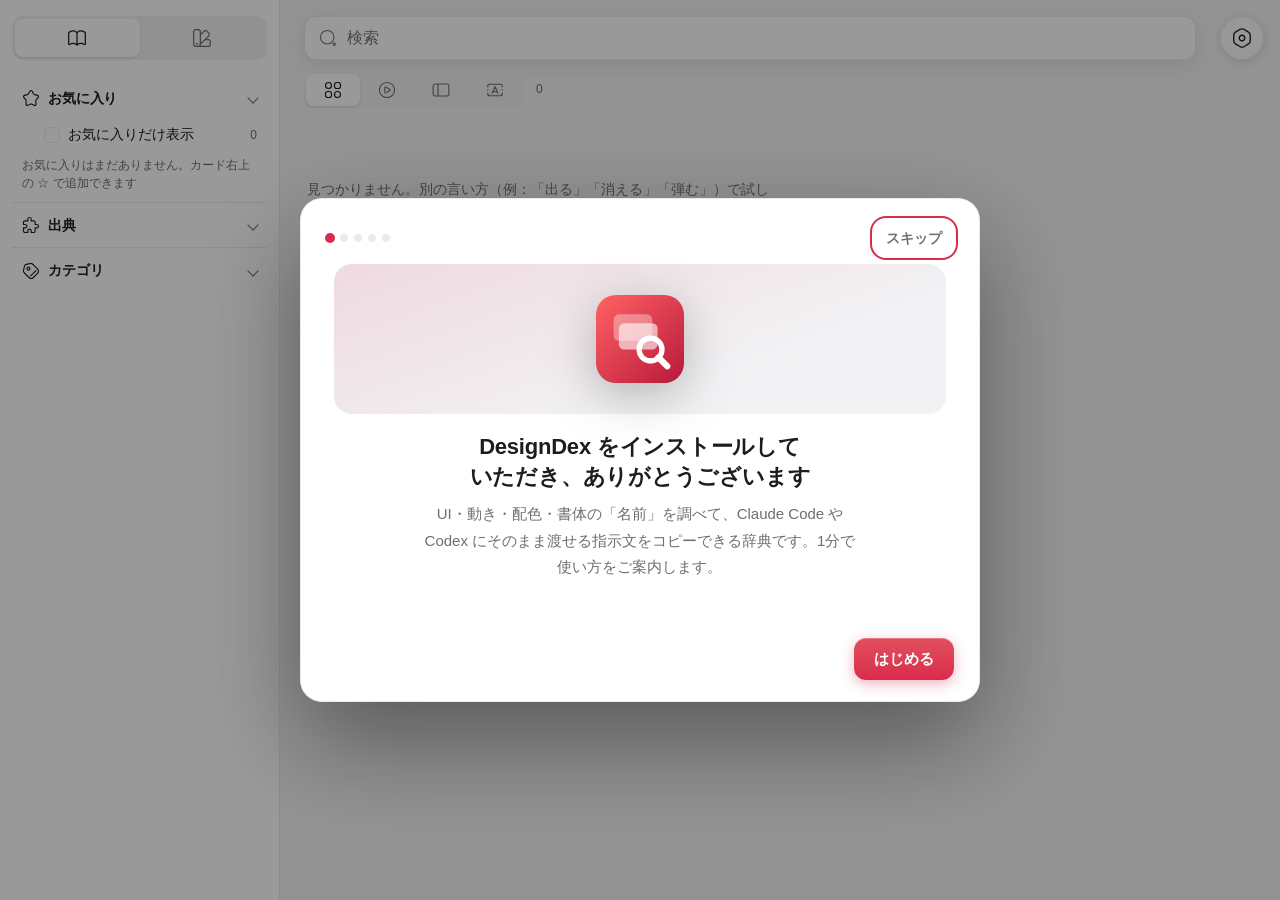
==== web/index.html @ 07f39b4d "DesignDex: UI・モーション・配色・書体の名前と、AI にそのまま渡せる指示文を引く辞典 Co-Authored-By: Claude Opus 5.5 <noreply@anthropic" ====
<!doctype html>
<html lang="ja">
<head>
<meta charset="utf-8">
<meta name="viewport" content="width=device-width, initial-scale=1">
<title>DesignDex</title>
<link rel="icon" href="icon.svg" type="image/svg+xml">
<link rel="stylesheet" href="style.css">
<link rel="stylesheet" href="demos.css">
<link rel="stylesheet" href="motion.css">
<link rel="stylesheet" href="guide.css">
</head>
<body>
<div class="app">
  <aside class="side" data-i18n-label="filters">
    <div class="seg view" role="radiogroup" id="view">
      <button role="radio" aria-checked="true" data-view="dict" data-icon="dict" data-tip="view_dict"></button>
      <button role="radio" aria-checked="false" data-view="palette" data-icon="palette" data-tip="view_palette"></button>
    </div>
    <div id="dict-filters">
    <details class="fold" data-fold="favs" open>
      <summary><span class="fold-ic" data-icon="star" data-plain></span><span class="fold-t" data-i18n="favs"></span><span class="fold-n" id="favs-n"></span></summary>
      <ul class="list" id="fav-list"></ul>
    </details>
    <details class="fold" data-fold="sources" open>
      <summary><span class="fold-ic" data-icon="source" data-plain></span><span class="fold-t" data-i18n="source"></span><span class="fold-n" id="sources-n"></span></summary>
      <ul class="list" id="sources"></ul>
    </details>
    <details class="fold" data-fold="cats" open>
      <summary><span class="fold-ic" data-icon="category" data-plain></span><span class="fold-t" data-i18n="category"></span><span class="fold-n" id="cats-n"></span></summary>
      <ul class="list" id="cats"></ul>
    </details>
    </div>
    <div id="pal-side" hidden>
      <details class="fold" data-fold="pal-favs" open>
        <summary><span class="fold-ic" data-icon="star" data-plain></span><span class="fold-t" data-i18n="pal_favs"></span><span class="hist-count" id="pal-favs-count"></span></summary>
        <ul class="list hist" id="pal-favs"></ul>
      </details>
      <details class="fold" data-fold="pal-history" open>
        <summary><span class="fold-ic" data-icon="history" data-plain></span><span class="fold-t" data-i18n="pal_history"></span><span class="hist-count" id="pal-history-count"></span></summary>
        <ul class="list hist" id="pal-history"></ul>
      </details>
    </div>
  </aside>
  <main class="main">
    <div id="dict">
    <div class="toolbar">
      <div class="searchbar">
        <span data-icon="search" data-plain></span>
        <input id="q" type="search" data-i18n-ph="search_ph" placeholder="" autocomplete="off">
        <button class="q-clear" id="q-clear" data-icon="close" data-plain data-tip="clear_search" hidden></button>
      </div>
      <div class="scope">
        <div class="seg" role="radiogroup" id="kind" data-i18n-label="kind"></div>
        <span class="count" id="count" aria-live="polite"></span>
      </div>
      <div class="chips" id="chips" hidden></div>
    </div>
    <section class="src-panel" id="src-panel" hidden></section>
    <div class="grid" id="grid"></div>
    </div>
    <section id="palette" hidden>
      <div class="picker">
        <div class="picker-now">
          <span class="picker-swatch" id="pal-now"></span>
          <div class="picker-id">
            <input type="text" id="pal-hex" spellcheck="false" data-i18n-label="pal_hex" placeholder="#2f6fed">
            <span class="picker-name" id="pal-name"></span>
          </div>
          <button class="icon-btn act" id="pal-eyedrop" data-icon="dropper" data-tip="pick_screen" hidden></button>
          <span id="pal-star-slot"></span>
        </div>
        <div class="picker-body" id="picker-body"></div>
      </div>
      <p class="err pal-err" id="pal-error" role="alert"></p>
      <div class="grid pal-grid" id="pal-sets"></div>
      <div class="pal-tones" id="pal-tones" data-tip="pal_tones"></div>
    </section>
  </main>
</div>
<button class="icon-btn gear" id="open-settings" data-icon="settings" data-tip="settings"></button>
<div class="toast" id="toast" role="status"></div>
<dialog id="guide" class="sheet" data-i18n-label="guide"></dialog>
<dialog id="settings" data-i18n-label="settings">
  <div id="settings-body"></div>
</dialog>
<script src="dist/catalog.js"></script>
<script src="icons.js"></script>
<script src="settings.js"></script>
<script src="demos.js"></script>
<script src="imports.js"></script>
<script src="app.js"></script>
<script src="picker.js"></script>
<script src="palette.js"></script>
<script src="guide.js"></script>
</body>
</html>
---- web/style.css ----
:root {
  --bg: #f5f5f7;
  --surface: #ffffff;
  --surface-2: #f2f2f4;
  --text: #1d1d1f;
  --text-2: #6e6e73;
  --border: rgba(0, 0, 0, .08);
  --accent: var(--accent-user, #d92b4b);
  --accent-soft: color-mix(in srgb, var(--accent) 12%, transparent);
  --radius: 12px;
  --font: -apple-system, BlinkMacSystemFont, "Hiragino Sans", "Noto Sans JP", sans-serif;
  --mono: ui-monospace, "SF Mono", Menlo, monospace;
  color-scheme: light dark;
}
/* 外観: 設定が「自動」なら OS に従い、「ライト」「ダーク」なら固定する */
@media (prefers-color-scheme: dark) {
  :root:not([data-theme="light"]) {
    --bg: #1c1c1e;
    --surface: #2c2c2e;
    --surface-2: #3a3a3c;
    --text: #f5f5f7;
    --text-2: #a1a1a6;
    --border: rgba(255, 255, 255, .1);
    --accent: color-mix(in oklch, var(--accent-user, #d92b4b) 72%, white);
  }
}
:root[data-theme="dark"] {
  --bg: #1c1c1e;
  --surface: #2c2c2e;
  --surface-2: #3a3a3c;
  --text: #f5f5f7;
  --text-2: #a1a1a6;
  --border: rgba(255, 255, 255, .1);
  --accent: color-mix(in oklch, var(--accent-user, #d92b4b) 72%, white);
}
:root[data-theme="light"] { color-scheme: light; }
:root[data-theme="dark"] { color-scheme: dark; }
* { box-sizing: border-box; }
/* hidden 属性は display を指定した要素でも必ず隠す */
[hidden] { display: none !important; }
body { margin: 0; background: var(--bg); color: var(--text); font: 14px/1.6 var(--font); -webkit-font-smoothing: antialiased; }
button { font: inherit; color: inherit; }

.app { display: grid; grid-template-columns: 280px 1fr; min-height: 100vh; }
.side { position: sticky; top: 0; height: 100vh; overflow-y: auto; padding: 20px 14px; border-right: 1px solid var(--border); background: var(--surface); }
.side h2 { font-size: 11px; font-weight: 600; color: var(--text-2); margin: 14px 10px 6px; letter-spacing: .04em; }
.seg { display: grid; grid-template-columns: repeat(4, 1fr); background: var(--surface-2); border-radius: 9px; padding: 2px; }
.seg button { border: 0; background: none; padding: 5px 0; border-radius: 7px; cursor: pointer; font-size: 12px; white-space: nowrap; }
.seg button[aria-checked="true"] { background: var(--surface); box-shadow: 0 1px 2px rgba(0, 0, 0, .12); font-weight: 600; }
.list { list-style: none; margin: 0; padding: 0; }
.list .group { font-size: 12px; font-weight: 600; color: var(--text); padding: 12px 10px 4px; }
.list .group:first-child { padding-top: 2px; }
.list button { width: 100%; display: flex; align-items: center; justify-content: space-between; gap: 8px; border: 0; background: none; padding: 7px 10px; border-radius: 8px; cursor: pointer; text-align: left; font-size: 14px; line-height: 1.4; color: var(--text); }
.list button:hover { background: var(--surface-2); }
.list button[aria-pressed="true"] { background: var(--accent-soft); color: var(--accent); font-weight: 600; }
.list button[aria-pressed="true"] .n { color: var(--accent); }
/* 複数選べることが分かるよう、左にチェック欄を出す */
.check { width: 16px; height: 16px; flex: none; border-radius: 5px; border: 1.5px solid var(--border); display: grid; place-items: center; }
.check svg { width: 12px; height: 12px; fill: none; stroke: #fff; stroke-width: 3; stroke-linecap: round; stroke-linejoin: round; opacity: 0; }
.list button[aria-pressed="true"] .check { background: var(--accent); border-color: var(--accent); }
.list button[aria-pressed="true"] .check svg { opacity: 1; }
.list .label { flex: 1; }
.list .label { min-width: 0; overflow: hidden; text-overflow: ellipsis; white-space: nowrap; }
.list .n { color: var(--text-2); font-size: 12px; font-variant-numeric: tabular-nums; flex: none; }
.side section { margin-top: 6px; padding-top: 6px; border-top: 1px solid var(--border); }
.side section:first-of-type { border-top: 0; }
.seg.view { margin-bottom: 8px; grid-template-columns: repeat(2, 1fr); }
.reset { margin: 12px 10px 0; border: 1px solid var(--border); background: var(--surface); color: var(--text); border-radius: 8px; padding: 6px 10px; font-size: 13px; cursor: pointer; width: calc(100% - 20px); }
.reset:hover { background: var(--surface-2); }

.main { padding: 20px 28px 60px; min-width: 0; }
.toolbar { position: sticky; top: 0; z-index: 2; background: var(--bg); margin: -20px -28px 0; padding: 20px 28px 10px; display: flex; flex-direction: column; gap: 10px; }
.scope { display: flex; align-items: center; gap: 12px; }
.scope .seg { width: 340px; }
.scope .count { margin: 0; }
.chips { display: flex; flex-wrap: wrap; align-items: center; gap: 6px; }
.chip { display: inline-flex; align-items: center; gap: 6px; border: 0; background: var(--accent-soft); color: var(--accent); border-radius: 999px; padding: 4px 8px 4px 12px; font-size: 13px; font-weight: 600; cursor: pointer; }
.chip .x { font-size: 15px; line-height: 1; opacity: .7; }
.chip:hover .x { opacity: 1; }
.link-btn { border: 0; background: none; color: var(--text-2); font-size: 13px; cursor: pointer; padding: 4px 6px; border-radius: 6px; }
.link-btn:hover { color: var(--text); background: var(--surface-2); }
.searchbar { display: flex; align-items: center; gap: 10px; background: var(--surface); border: 1px solid var(--border); border-radius: var(--radius); padding: 0 14px; box-shadow: 0 4px 16px rgba(0, 0, 0, .06); }
.searchbar input { flex: 1; border: 0; outline: 0; background: none; color: var(--text); font: 16px var(--font); padding: 13px 0; min-width: 0; }
.searchbar:focus-within { border-color: var(--accent); }
kbd { font: 11px var(--mono); color: var(--text-2); border: 1px solid var(--border); border-radius: 5px; padding: 1px 6px; }
.count { color: var(--text-2); font-size: 12px; margin: 14px 2px 10px; }
#dict .grid { margin-top: 4px; }

/* サイドバーの折りたたみ */
.fold { border-top: 1px solid var(--border); padding: 4px 0; }
.fold:first-of-type { border-top: 0; }
.fold summary { list-style: none; display: flex; align-items: center; gap: 8px; cursor: pointer; font-size: 13px; font-weight: 600; padding: 8px 10px; border-radius: 8px; }
.fold summary::-webkit-details-marker { display: none; }
.fold summary::after { content: ""; width: 7px; height: 7px; margin-left: auto; border: solid var(--text-2); border-width: 0 1.5px 1.5px 0; transform: rotate(-45deg); transition: transform .15s ease; }
.fold[open] summary::after { transform: rotate(45deg); }
.fold summary:hover { background: var(--surface-2); }
.fold-n { font-size: 11px; color: #fff; background: var(--accent); border-radius: 999px; padding: 0 7px; line-height: 18px; }
.fold-n:empty { display: none; }
.fold-head { display: flex; align-items: center; justify-content: space-between; margin: 8px 0 4px; }
.fold-head h2 { margin: 0 10px; }

/* 配色のサイドバー（お気に入り・最近見た配色） */
.hist-count { margin-left: 6px; font-weight: 400; font-size: 11px; color: var(--text-2); font-variant-numeric: tabular-nums; }
.hist-item { display: flex; align-items: center; position: relative; }
.list .hist-open { flex: 1; min-width: 0; gap: 10px; padding: 6px 8px; justify-content: flex-start; }
.list .hist-open[aria-current="true"] { background: var(--surface-2); }
.hist-sw { display: flex; width: 36px; height: 36px; flex: none; border-radius: 9px; overflow: hidden; box-shadow: inset 0 0 0 1px rgba(0, 0, 0, .1); }
.hist-sw i { flex: 1; }
/* 選択中は白黒のリングで囲む（テーマ色で塗ると並んだ色とぶつかるため） */
.hist-open[aria-current="true"] .hist-sw { box-shadow: 0 0 0 2px var(--surface-2), 0 0 0 4px var(--text); }
.hist-text { flex: 1; min-width: 0; display: flex; flex-direction: column; gap: 1px; }
.hist-name { font-weight: 600; font-size: 13px; overflow: hidden; text-overflow: ellipsis; white-space: nowrap; }
.hist-hex { font: 11px var(--mono); color: var(--text-2); font-weight: 400; }
.hist-at { flex: none; font-size: 11px; color: var(--text-2); font-weight: 400; font-variant-numeric: tabular-nums; }
/* 操作は時刻の位置に重ねて出す。行の幅を食わない */
.hist-actions { position: absolute; right: 4px; top: 50%; transform: translateY(-50%); display: flex; opacity: 0; }
.hist-item:hover .hist-actions, .hist-actions:focus-within { opacity: 1; }
.hist-item:hover .hist-at, .hist-item:focus-within .hist-at { visibility: hidden; }
.list .hist-del { width: 28px; height: 28px; padding: 0; justify-content: center; border-radius: 50%; background: var(--surface-2); color: var(--text-2); font-size: 15px; }
.list .hist-del:hover { color: var(--text); background: var(--border); }
.hist-undo { display: flex; align-items: center; justify-content: space-between; gap: 8px; font-size: 12px; background: var(--surface-2); border-radius: 8px; padding: 4px 4px 4px 10px; margin: 2px 0 6px; }
.hist-undo .link-btn { color: var(--accent); font-weight: 600; }
.hist-foot { padding: 4px 4px 0; }
.hist-foot .link-btn { width: auto; font-size: 12px; }

.grid { display: grid; grid-template-columns: repeat(auto-fill, minmax(320px, 1fr)); gap: 14px; }
.card { background: var(--surface); border: 1px solid var(--border); border-radius: var(--radius); padding: 16px; display: flex; flex-direction: column; gap: 8px; content-visibility: auto; contain-intrinsic-size: auto 260px; }
.card header { display: flex; flex-direction: column-reverse; gap: 8px; }
.card h3 { margin: 0; font-size: 16px; font-weight: 600; line-height: 1.4; }
.en { font: 12px var(--mono); color: var(--text-2); }
.badges { display: flex; gap: 4px; flex-wrap: wrap; }
.badge { font-size: 11px; padding: 1px 7px; border-radius: 999px; background: var(--surface-2); color: var(--text-2); white-space: nowrap; }
.badge.motion { background: var(--accent-soft); color: var(--accent); }
.badge.type { background: rgba(61,123,253,.12); color: #3d7bfd; }
.cite { font-size: 12px; color: var(--text-2); margin: 0; }
.cite a { color: inherit; }
.desc { margin: 0; color: var(--text); }
.aliases { display: flex; flex-wrap: wrap; gap: 4px; }
.aliases span { font-size: 11px; color: var(--text-2); border: 1px dashed var(--border); border-radius: 6px; padding: 0 6px; }
details.prompt summary { cursor: pointer; font-size: 12px; color: var(--text-2); list-style: none; }
details.prompt summary::-webkit-details-marker { display: none; }
details.prompt summary::before { content: "▸ "; }
details.prompt[open] summary::before { content: "▾ "; }
details.prompt[open] summary { margin-bottom: 6px; }
.prompt { position: relative; background: var(--surface-2); border-radius: 9px; padding: 10px 12px; font-size: 13px; white-space: pre-wrap; margin-top: auto; }
.prompt-label { font-size: 11px; color: var(--text-2); display: block; margin-bottom: 2px; }
.actions { display: flex; gap: 8px; align-items: center; }
.btn { border: 0; background: var(--accent); color: #fff; border-radius: 8px; padding: 6px 12px; font-size: 13px; font-weight: 600; cursor: pointer; white-space: nowrap; transition: transform .12s ease, opacity .12s ease; }
.btn:active { transform: scale(.96); }
.btn.ghost { background: none; color: var(--accent); padding: 6px 4px; }
.slug { font: 12px var(--mono); color: var(--text-2); margin-left: auto; min-width: 0; overflow: hidden; text-overflow: ellipsis; white-space: nowrap; }
.empty { color: var(--text-2); padding: 40px 0; text-align: center; }
mark { background: var(--accent-soft); color: inherit; border-radius: 3px; }

.toast { position: fixed; left: 50%; bottom: 28px; transform: translate(-50%, 12px); opacity: 0; background: var(--text); color: var(--bg); padding: 8px 16px; border-radius: 999px; font-size: 13px; pointer-events: none; transition: opacity .2s ease, transform .2s ease; }
.toast.show { opacity: 1; transform: translate(-50%, 0); }
:focus-visible { outline: 2px solid var(--accent); outline-offset: 2px; }

@media (max-width: 760px) {
  .app { grid-template-columns: 1fr; }
  .side { position: static; height: auto; border-right: 0; border-bottom: 1px solid var(--border); }
  .main { padding: 16px; }
  .toolbar { margin: -16px -16px 0; padding: 16px 16px 10px; }
  .scope .seg { width: auto; flex: 1; }
  .hist-actions { opacity: 1; }
  .hist-at { visibility: hidden; }
  .grid { grid-template-columns: 1fr; }
}
@media (prefers-reduced-motion: reduce) {
  .btn, .toast, .fold summary::after { transition: none; }
}

/* 配色の提案 */
.pal-title { font-size: 22px; font-weight: 700; margin: 4px 0 4px; }
.pal-lead { color: var(--text-2); margin: 0 0 16px; }
.pal-err { font-size: 13px; color: #d93025; min-height: 1em; margin: 6px 2px; }
.pal-grid { margin-top: 6px; }
.pal-card h3 { font-size: 16px; }
.pal-row { display: grid; grid-template-columns: repeat(3, 1fr); gap: 8px; }
.pal-cell { display: flex; flex-direction: column; gap: 4px; }
.pal-sw { border: 0; border-radius: 10px; height: 74px; padding: 8px; display: flex; flex-direction: column; justify-content: space-between; align-items: flex-start; cursor: pointer; text-align: left; }
.pal-role { font-size: 11px; font-weight: 600; }
.pal-hex { font: 13px var(--mono); }
.pal-ct { font-size: 11px; color: var(--text-2); }
.pal-mock { border-radius: 10px; overflow: hidden; border: 1px solid var(--border); }
.pal-mock-bar { height: 14px; }
.pal-mock-body { padding: 10px 12px 12px; }
.pal-mock-title { font-weight: 700; font-size: 15px; margin-bottom: 6px; }
.pal-mock-line { height: 7px; border-radius: 4px; background: rgba(0, 0, 0, .14); margin-bottom: 5px; }
.pal-mock-line.short { width: 60%; }
.pal-mock-btn, .pal-mock-tag { font-size: 12px; font-weight: 600; padding: 4px 12px; border-radius: 7px; }
.pal-mock-tag { border-radius: 999px; padding: 3px 10px; }
.pal-mock-dot { width: 14px; height: 14px; border-radius: 50%; }
.pal-sub { font-size: 15px; font-weight: 600; margin: 24px 0 8px; }
.pal-tones { display: grid; grid-template-columns: repeat(13, 1fr); border-radius: 10px; overflow: hidden; }
.pal-tone { border: 0; height: 52px; font: 11px var(--mono); cursor: pointer; }
.pal-ref { font-size: 12px; color: var(--text-2); margin-top: 16px; }
.pal-ref a { color: inherit; }

/* 設定 */
.icon-btn { border: 0; background: none; width: 34px; height: 34px; border-radius: 8px; display: grid; place-items: center; cursor: pointer; color: var(--text-2); }
.icon-btn:hover { background: var(--surface-2); color: var(--text); }
dialog#settings { width: min(560px, calc(100vw - 32px)); border: 1px solid var(--border); border-radius: 16px; padding: 20px; background: var(--surface); color: var(--text); box-shadow: 0 20px 60px rgba(0, 0, 0, .25); }
dialog#settings::backdrop { background: rgba(0, 0, 0, .35); }
.set-head { display: flex; align-items: center; justify-content: space-between; margin-bottom: 8px; }
.set-head h2 { margin: 0; font-size: 18px; }
.set-close { width: auto; margin: 0; }
.set-row { display: flex; align-items: center; justify-content: space-between; gap: 16px; padding: 12px 0; border-top: 1px solid var(--border); }
.set-label { font-weight: 600; }
.set-hint { font-size: 12px; color: var(--text-2); }
.set-seg { grid-template-columns: none; grid-auto-flow: column; grid-auto-columns: 1fr; min-width: 220px; flex: none; }
.set-seg button { padding: 5px 10px; }
.set-themes { display: flex; align-items: center; gap: 8px; flex-wrap: wrap; justify-content: flex-end; }
.set-theme { width: 24px; height: 24px; border-radius: 50%; border: 2px solid var(--surface); box-shadow: 0 0 0 1px var(--border); cursor: pointer; }
.set-theme[aria-pressed="true"] { box-shadow: 0 0 0 2px var(--text); }
.set-themes input[type="color"] { width: 30px; height: 28px; border: 0; padding: 0; background: none; cursor: pointer; }

/* プレビューの動き: マウスを乗せたときだけ／止める */
:root[data-motion="hover"] .card:not(:hover) .demo *, :root[data-motion="hover"] .card:not(:hover) .demo::before,
:root[data-motion="off"] .demo *, :root[data-motion="off"] .demo::before, :root[data-motion="off"] .demo::after { animation-play-state: paused !important; }
/* カードの表示: コンパクト */
:root[data-density="compact"] .grid { grid-template-columns: repeat(auto-fill, minmax(240px, 1fr)); gap: 10px; }
:root[data-density="compact"] .card { padding: 10px; gap: 6px; }
:root[data-density="compact"] .card .aliases, :root[data-density="compact"] .card .cite, :root[data-density="compact"] .card details.prompt { display: none; }
:root[data-density="compact"] .card .desc { font-size: 12px; display: -webkit-box; -webkit-line-clamp: 2; -webkit-box-orient: vertical; overflow: hidden; }
:root[data-density="compact"] .demo, :root[data-density="compact"] .demo-img { height: 104px; }
.pal-card header { flex-direction: column; gap: 2px; }
.set-row > div:first-child { flex: 1 1 140px; min-width: 120px; }
.set-seg { min-width: 0; max-width: 62%; }
.set-seg button { white-space: nowrap; }

/* 検索欄の × は自前のものを出す（WebKit 標準の × は消しても絞り込みが残ることがあるため） */
#q::-webkit-search-cancel-button { display: none; }
.q-clear { flex: none; width: 26px; height: 26px; border: 0; border-radius: 50%; background: var(--surface-2); color: var(--text-2); display: grid; place-items: center; cursor: pointer; }
.q-clear:hover { color: var(--text); background: var(--border); }
.q-clear svg { width: 14px; height: 14px; fill: none; stroke: currentColor; stroke-width: 2.4; stroke-linecap: round; }
.chip { padding: 5px 6px 5px 12px; }
.chip .x { display: grid; place-items: center; width: 18px; height: 18px; border-radius: 50%; }
.chip:hover .x { background: color-mix(in srgb, var(--accent) 20%, transparent); }

/* お気に入りの星 */
.star { flex: none; width: 32px; height: 32px; border: 0; border-radius: 50%; background: none; display: inline-grid; place-items: center; cursor: pointer; color: var(--text-2); padding: 0; }
.star svg { width: 19px; height: 19px; fill: none; stroke: currentColor; stroke-width: 1.7; stroke-linejoin: round; transition: transform .15s ease; }
.star:hover { background: var(--surface-2); color: var(--text); }
.star[aria-pressed="true"] { color: #f5b301; }
.star[aria-pressed="true"] svg { fill: currentColor; }
.star:active svg { transform: scale(.85); }
.star-labeled { width: auto; border-radius: 8px; gap: 6px; padding: 0 10px 0 8px; display: inline-flex; align-items: center; font-size: 13px; font-weight: 600; border: 1px solid var(--border); height: 34px; color: var(--text); }
.list .star { width: 28px; height: 28px; padding: 0; justify-content: center; border-radius: 50%; }
.card-top { position: relative; }
.card-top .star { position: absolute; top: 6px; right: 6px; background: color-mix(in srgb, var(--surface) 85%, transparent); box-shadow: 0 1px 3px rgba(0, 0, 0, .15); }
.card:not(:hover) .card-top .star[aria-pressed="false"]:not(:focus-visible) { opacity: 0; }
.fav-item svg { width: 16px; height: 16px; flex: none; fill: none; stroke: currentColor; stroke-width: 1.8; stroke-linejoin: round; }
.list .fav-item[aria-pressed="true"] svg { fill: #f5b301; stroke: #f5b301; }
.pal-card-head { display: flex; align-items: center; justify-content: space-between; gap: 8px; }
.pal-card.flash { animation: flash 1.2s ease; }
@keyframes flash { 0%, 40% { box-shadow: 0 0 0 3px var(--accent); } 100% { box-shadow: 0 0 0 3px transparent; } }

/* 色の選び方（Excel の「色の設定」に近い4通り） */
.picker { background: var(--surface); border: 1px solid var(--border); border-radius: var(--radius); padding: 14px; display: flex; flex-direction: column; gap: 12px; }
.picker-now { display: flex; align-items: center; gap: 12px; flex-wrap: wrap; }
.picker-swatch { width: 52px; height: 52px; border-radius: 12px; box-shadow: inset 0 0 0 1px rgba(0, 0, 0, .1); flex: none; }
.picker-id { display: flex; flex-direction: column; gap: 2px; }
.picker-id input { width: 118px; font: 15px var(--mono); padding: 6px 10px; border-radius: 8px; border: 1px solid var(--border); background: var(--surface-2); color: var(--text); }
.picker-name { font-size: 12px; color: var(--text-2); padding-left: 2px; }
.picker-gap { flex: 1; }
.sys-pick { position: relative; display: inline-flex; align-items: center; gap: 6px; border: 1px solid var(--border); height: 34px; padding: 0 12px; }
.sys-pick input { position: absolute; inset: 0; opacity: 0; cursor: pointer; width: 100%; height: 100%; }
.picker-tabs { grid-template-columns: repeat(4, 1fr); max-width: 460px; }
.picker-tabs button[aria-selected="true"] { background: var(--surface); box-shadow: 0 1px 2px rgba(0, 0, 0, .12); font-weight: 600; }
.picker-body { min-height: 230px; }
.pk-label { font-size: 12px; font-weight: 600; color: var(--text-2); margin: 2px 0 6px; }
.pk-grid { display: grid; grid-template-columns: repeat(10, 28px); gap: 3px; margin-bottom: 10px; }
.pk-cell { width: 28px; height: 22px; border: 0; border-radius: 4px; cursor: pointer; box-shadow: inset 0 0 0 1px rgba(0, 0, 0, .08); padding: 0; }
.pk-cell:hover { transform: scale(1.15); box-shadow: 0 0 0 2px var(--surface), 0 0 0 3px var(--text-2); position: relative; z-index: 1; }
.pk-cell[aria-current="true"] { box-shadow: 0 0 0 2px var(--surface), 0 0 0 4px var(--text); position: relative; z-index: 1; }
.pk-row { display: flex; align-items: center; gap: 24px; flex-wrap: wrap; }
.pk-row .pk-slider { flex: 1; min-width: 220px; }
.pk-wheel-wrap, .pk-sv-wrap { position: relative; touch-action: none; cursor: crosshair; flex: none; }
.pk-wheel-wrap { width: 220px; height: 220px; }
.pk-wheel { width: 100%; height: 100%; display: block; border-radius: 50%; }
.pk-sv-wrap { width: 100%; max-width: 520px; aspect-ratio: 520 / 300; margin-bottom: 12px; }
.pk-sv { width: 100%; height: 100%; display: block; border-radius: 10px; }
.pk-marker { position: absolute; width: 18px; height: 18px; border-radius: 50%; border: 3px solid #fff; box-shadow: 0 0 0 1px rgba(0, 0, 0, .35), 0 2px 6px rgba(0, 0, 0, .3); transform: translate(-50%, -50%); pointer-events: none; }
.pk-cols { display: grid; grid-template-columns: repeat(auto-fit, minmax(240px, 1fr)); gap: 8px 28px; }
.pk-slider { display: grid; grid-template-columns: minmax(22px, auto) 1fr 64px; align-items: center; gap: 10px; margin: 6px 0; }
.pk-sl-label { font-size: 12px; font-weight: 600; color: var(--text-2); }
.pk-num { width: 64px; font: 13px var(--mono); padding: 4px 6px; border-radius: 6px; border: 1px solid var(--border); background: var(--surface-2); color: var(--text); }
.pk-slider input[type="range"] { -webkit-appearance: none; appearance: none; height: 14px; border-radius: 999px; background: var(--track, var(--surface-2)); box-shadow: inset 0 0 0 1px rgba(0, 0, 0, .1); margin: 0; }
.pk-slider input[type="range"]::-webkit-slider-thumb { -webkit-appearance: none; width: 20px; height: 20px; border-radius: 50%; background: #fff; border: 0; box-shadow: 0 0 0 1px rgba(0, 0, 0, .3), 0 2px 5px rgba(0, 0, 0, .3); cursor: pointer; }
.pk-slider input[type="range"]::-moz-range-thumb { width: 20px; height: 20px; border-radius: 50%; background: #fff; border: 0; box-shadow: 0 0 0 1px rgba(0, 0, 0, .3), 0 2px 5px rgba(0, 0, 0, .3); }
@media (max-width: 760px) {
  .pk-grid { grid-template-columns: repeat(10, 1fr); }
  .pk-cell { width: auto; }
  .picker-gap { display: none; }
}
@media (prefers-reduced-motion: reduce) {
  .star svg, .pk-cell { transition: none; }
  .pal-card.flash { animation: none; }
}
.hist-empty { font-size: 12px; color: var(--text-2); padding: 4px 10px 8px; line-height: 1.5; }
.btn.sys-pick { color: var(--text); }

/* アイコン（Reicon）。文字の代わりに使い、意味はマウスを乗せたときの説明（title）で補う */
.ic { width: 18px; height: 18px; flex: none; display: block; }
.ic.dim { opacity: .5; }
[data-icon] { display: inline-grid; place-items: center; }
.icon-btn { border: 0; background: none; width: 34px; height: 34px; border-radius: 8px; display: inline-grid; place-items: center; cursor: pointer; color: var(--text-2); flex: none; }
.icon-btn:hover { background: var(--surface-2); color: var(--text); }
.icon-btn .ic { width: 20px; height: 20px; }

/* 右上の設定 */
.main { position: relative; }
.gear { position: absolute; top: 20px; right: 24px; z-index: 3; width: 40px; height: 40px; }
.gear .ic { width: 22px; height: 22px; }
.toolbar { padding-right: 76px; }
#palette { padding-right: 52px; }

/* サイドバー: 画面の切替（辞典・配色）は大きめのアイコン */
.side { padding-top: 16px; }
.seg.view { margin: 0 0 12px; }
.seg.view button { height: 34px; display: grid; place-items: center; color: var(--text-2); }
.seg.view button[aria-checked="true"] { color: var(--text); }
.seg.view .ic { width: 20px; height: 20px; }
.fold summary { color: var(--text-2); }
.fold-ic .ic { width: 18px; height: 18px; }
.list .group { display: flex; align-items: center; color: var(--text-2); padding: 12px 10px 4px; }
.list .group .ic { width: 15px; height: 15px; }
.fav-item .ic { width: 18px; height: 18px; }
.list .fav-item[aria-pressed="true"] .ic { color: #f5b301; }
.list .fav-item[aria-pressed="true"] .ic path { fill: currentColor; }

/* 検索欄 */
.searchbar > [data-icon] { color: var(--text-2); }
.q-clear .ic { width: 16px; height: 16px; }
.scope .seg button { height: 32px; display: grid; place-items: center; color: var(--text-2); }
.scope .seg button[aria-checked="true"] { color: var(--text); }
.scope .seg { width: 220px; }
.scope .count { font-size: 12px; color: var(--text-2); font-variant-numeric: tabular-nums; }
.chip .ic { width: 15px; height: 15px; }
#chips .icon-btn { width: 30px; height: 30px; }

/* 出典の使い方（スキル・MCP・公式ドキュメント） */
.src-panel { background: var(--surface); border: 1px solid var(--border); border-radius: var(--radius); padding: 14px 16px; margin: 0 0 14px; }
.src-head { display: flex; align-items: center; gap: 10px; margin-bottom: 10px; }
.src-head h2 { margin: 0; font-size: 17px; flex: 1; min-width: 0; }
.src-ic { width: 36px; height: 36px; border-radius: 10px; background: var(--accent-soft); color: var(--accent); display: grid; place-items: center; flex: none; }
.src-cmds { display: grid; grid-template-columns: repeat(auto-fill, minmax(300px, 1fr)); gap: 8px; }
.src-cmd { display: flex; align-items: center; gap: 10px; border: 1px solid var(--border); background: var(--surface-2); color: var(--text); border-radius: 10px; padding: 8px 10px; cursor: pointer; text-align: left; min-width: 0; }
.src-cmd:hover { border-color: var(--accent); }
.src-cmd-label { font-size: 11px; color: var(--text-2); white-space: nowrap; }
.src-cmd code { font: 13px var(--mono); flex: 1; min-width: 0; overflow: hidden; text-overflow: ellipsis; white-space: nowrap; }

/* カード */
.badge { display: inline-flex; align-items: center; gap: 4px; }
.badge .ic { width: 13px; height: 13px; }
.src-badge { align-self: flex-start; display: inline-flex; align-items: center; gap: 6px; max-width: 100%; border: 0; background: var(--surface-2); color: var(--text-2); border-radius: 999px; padding: 3px 10px 3px 8px; font-size: 12px; cursor: pointer; }
.src-badge span { overflow: hidden; text-overflow: ellipsis; white-space: nowrap; }
.src-badge .ic { width: 14px; height: 14px; }
.src-badge:hover { color: var(--text); background: var(--border); }
details.prompt summary { display: inline-flex; align-items: center; gap: 4px; }
details.prompt summary::before { content: ""; width: 6px; height: 6px; border: solid currentColor; border-width: 0 1.5px 1.5px 0; transform: rotate(-45deg); margin-right: 2px; }
details.prompt[open] summary::before { content: ""; transform: rotate(45deg); }
details.prompt summary .ic { width: 16px; height: 16px; }
.btn { display: inline-flex; align-items: center; gap: 6px; }
.btn .ic { width: 16px; height: 16px; }
.actions { gap: 2px; }
.actions .btn { margin-right: 6px; }
.actions .icon-btn { width: 32px; height: 32px; color: var(--accent); }
.actions .icon-btn .ic { width: 18px; height: 18px; }

/* 配色画面 */
.picker-tabs button { height: 32px; display: grid; place-items: center; color: var(--text-2); }
.picker-tabs button[aria-selected="true"] { color: var(--text); }
.picker-tabs { max-width: 240px; }
.pk-standard { margin-top: 6px; }
.pk-sl-label { display: grid; place-items: center; }
.pk-sl-label .ic { width: 18px; height: 18px; }
.sys-pick { position: relative; }
.star-big { width: 36px; height: 36px; }
.star-big .ic { width: 22px; height: 22px; }
.pal-tones { margin-top: 20px; }
.hist-undo .icon-btn { width: 28px; height: 28px; color: var(--accent); }
.hist-foot .icon-btn { width: 28px; height: 28px; }
.hist-foot .icon-btn .ic, .hist-undo .icon-btn .ic { width: 16px; height: 16px; }
.list .hist-del .ic { width: 16px; height: 16px; }

/* 設定（アイコンだけ。背景を押すか Esc で閉じる） */
dialog#settings { width: min(440px, calc(100vw - 32px)); padding: 10px 18px; }
.set-row { gap: 14px; padding: 10px 0; }
.set-row:first-child { border-top: 0; }
.set-ic { width: 32px; height: 32px; border-radius: 8px; background: var(--surface-2); color: var(--text-2); display: grid; place-items: center; flex: none; cursor: help; }
.set-seg { max-width: none; min-width: 0; flex: 0 1 240px; }
.set-seg button { height: 32px; display: grid; place-items: center; padding: 0; }
.set-seg .ic { width: 18px; height: 18px; }
.glyph { font-weight: 600; line-height: 1; }
.set-foot { display: flex; justify-content: flex-end; padding: 6px 0 2px; border-top: 1px solid var(--border); }
@media (max-width: 760px) {
  .gear { top: 12px; right: 12px; position: fixed; background: var(--surface); box-shadow: 0 2px 8px rgba(0, 0, 0, .15); }
  .toolbar { padding-right: 16px; }
  .side { padding-right: 60px; }
  #palette { padding-right: 0; }
  .scope .seg { width: auto; flex: 1; }
}

/* ボタンの表示: アイコンのみ／文字のみ／アイコンと文字（設定で切替） */
.lbl { white-space: nowrap; }
:root[data-labels="icon"] .lbl { display: none; }
:root[data-labels="text"] .opt { display: none; }
:root:not([data-labels="icon"]) :is(.icon-btn.act, .gear, .seg button, .set-ic) { width: auto; min-width: 34px; display: inline-flex; align-items: center; justify-content: center; gap: 6px; padding: 0 10px; }
:root:not([data-labels="icon"]) .set-ic { flex: 0 0 132px; justify-content: flex-start; font-size: 13px; color: var(--text); cursor: default; }
:root:not([data-labels="icon"]) .seg button { font-size: 12px; }
.seg button { display: inline-flex; align-items: center; justify-content: center; gap: 6px; }

/* カテゴリ・出典は「区分（アイコン＋名前）→ 一段内側に項目」の階層で見せる */
.list .group { gap: 6px; font-size: 12px; font-weight: 600; color: var(--text-2); padding: 14px 10px 4px; }
.list .group .ic { width: 16px; height: 16px; }
.list li.sub > button { padding-left: 30px; position: relative; }
.list li.sub > button::before { content: ""; position: absolute; left: 17px; top: 0; bottom: 0; border-left: 1px solid var(--border); }

/* マウスを乗せたらすぐ出る説明 */
.tooltip { position: fixed; left: 0; top: 0; z-index: 1000; max-width: 280px; padding: 5px 9px; border-radius: 7px; background: var(--text); color: var(--bg); font-size: 12px; line-height: 1.4; pointer-events: none; opacity: 0; box-shadow: 0 4px 14px rgba(0, 0, 0, .2); }
.tooltip.show { opacity: 1; }

/* カードの操作（コピー・URL・開く）は押しやすい大きさに */
.actions { gap: 4px; margin-top: auto; }
.actions .btn { height: 38px; padding: 0 14px; }
.actions .btn .ic { width: 20px; height: 20px; }
.actions .act { height: 38px; min-width: 38px; border-radius: 9px; color: var(--accent); }
.actions .act .ic { width: 22px; height: 22px; }
.actions .act:hover { background: var(--accent-soft); color: var(--accent); }

/* 配色カード: 見出しや説明の折り返しが違っても、色・見本・操作の段を全カードでそろえる（subgrid） */
.pal-grid { grid-auto-rows: auto; }
.pal-card { display: grid; grid-row: span 4; grid-template-rows: subgrid; row-gap: 10px; align-content: start; }
.pal-card > .actions { align-self: end; }
.pal-card:not(:hover) .star[aria-pressed="false"]:not(:focus-visible) { opacity: 0; }

/* 色の選び方: 4つを同じ大きさの枠で並べる（高さは一番高い枠に合わせる） */
.picker-body { display: grid; grid-template-columns: repeat(auto-fit, minmax(230px, 1fr)); gap: 12px; align-items: stretch; min-height: 0; }
.pk-block { background: var(--surface-2); border-radius: 12px; padding: 10px 12px 12px; display: flex; flex-direction: column; gap: 8px; min-width: 0; }
.pk-head { margin: 0; display: flex; align-items: center; gap: 6px; font-size: 12px; font-weight: 600; color: var(--text-2); }
.pk-head .ic { width: 16px; height: 16px; }
:root[data-labels="icon"] .pk-head .lbl { display: none; }
.pk-content { flex: 1; display: flex; flex-direction: column; justify-content: center; gap: 8px; }
.pk-block .pk-grid { grid-template-columns: repeat(10, 1fr); gap: 3px; margin: 0; }
.pk-block .pk-cell { width: auto; height: 18px; }
.pk-block .pk-wheel-wrap { width: min(100%, 180px); height: auto; aspect-ratio: 1; align-self: center; }
.pk-block .pk-sv-wrap { margin: 0; }
.pk-block .pk-cols { grid-template-columns: 1fr; gap: 4px; }
.pk-block .pk-slider { margin: 3px 0; grid-template-columns: minmax(18px, auto) 1fr 52px; gap: 8px; }
.pk-block .pk-num { width: 52px; }
.pk-block .pk-label { margin: 2px 0 0; }
:root:not([data-labels="icon"]) .scope .seg { width: auto; grid-template-columns: repeat(4, auto); }
:root:not([data-labels="icon"]) .toolbar { padding-right: 120px; }
:root:not([data-labels="icon"]) .picker-now { padding-right: 70px; }
.actions { flex-wrap: wrap; }
a.icon-btn { text-decoration: none; }
.picker-body { grid-template-columns: repeat(auto-fit, minmax(200px, 1fr)); grid-auto-rows: 1fr; }
/* 配色カードは5枚だけなので描画の省略（content-visibility）を切る。省略が効くと subgrid が無効になり段がそろわない */
.pal-card { content-visibility: visible; contain: none; }
.pk-block .pk-slider input[type="range"] { min-width: 0; width: 100%; }
.pk-block .pk-slider { grid-template-columns: minmax(16px, auto) minmax(0, 1fr) 46px; }
.pk-block .pk-num { width: 46px; padding: 3px 4px; }
.pk-block .pk-num { font-size: 12px; text-align: right; -moz-appearance: textfield; }
.pk-block .pk-num::-webkit-inner-spin-button, .pk-block .pk-num::-webkit-outer-spin-button { -webkit-appearance: none; margin: 0; }
---- web/demos.css ----
/* 項目ごとの動くプレビュー。見えている間だけ .play が付いて再生する（demos.js） */
.demo { --c: var(--accent); --t: 2.6s; position: relative; height: 132px; border-radius: 10px; background: var(--surface-2); overflow: hidden; display: grid; place-items: center; isolation: isolate; }
.demo * { box-sizing: border-box; }
.demo:not(.play) *, .demo:not(.play)::before, .demo:not(.play)::after { animation-play-state: paused !important; }
.demo-img { height: 132px; border-radius: 10px; background: var(--surface-2); overflow: hidden; display: grid; place-items: center; }
.demo-img img { max-width: 100%; max-height: 100%; object-fit: contain; display: block; }
.demo-cap { position: absolute; left: 8px; bottom: 6px; font-size: 10px; color: var(--text-2); z-index: 5; }

/* 共通の部品 */
.b { width: 46px; height: 46px; border-radius: 12px; background: var(--c); }
.cd { width: 96px; height: 62px; border-radius: 10px; background: var(--surface); box-shadow: 0 2px 8px rgba(0,0,0,.12); }
.ln { height: 8px; border-radius: 4px; background: var(--text-2); opacity: .35; }
.btn-d { padding: 8px 16px; border-radius: 9px; background: var(--c); color: #fff; font-size: 12px; font-weight: 600; white-space: nowrap; }
.row { display: flex; gap: 8px; align-items: center; }
.col { display: flex; flex-direction: column; gap: 6px; }
.dot { width: 14px; height: 14px; border-radius: 50%; background: var(--c); }
.track { position: relative; width: 78%; height: 2px; background: var(--border); border-radius: 1px; }
.track .dot { position: absolute; top: -6px; left: 0; }
.cursor { position: absolute; width: 14px; height: 14px; border-radius: 50%; border: 2px solid var(--text); background: rgba(255,255,255,.6); z-index: 4; }
.frame { position: relative; width: 150px; height: 104px; border-radius: 12px; background: var(--surface); box-shadow: 0 1px 4px rgba(0,0,0,.12); overflow: hidden; }

/* 出現・退場 */
@keyframes k-fade { 0%,8% { opacity: 0 } 35%,72% { opacity: 1 } 100% { opacity: 0 } }
@keyframes k-slide-x { 0%,8% { opacity: 0; transform: translateX(-70px) } 38%,72% { opacity: 1; transform: none } 100% { opacity: 0; transform: none } }
@keyframes k-slide-y { 0%,8% { opacity: 0; transform: translateY(40px) } 38%,72% { opacity: 1; transform: none } 100% { opacity: 0; transform: none } }
@keyframes k-scale { 0%,8% { opacity: 0; transform: scale(.8) } 38%,72% { opacity: 1; transform: none } 100% { opacity: 0 } }
@keyframes k-pop { 0%,8% { opacity: 0; transform: scale(.5) } 30% { opacity: 1; transform: scale(1.12) } 42%,72% { transform: scale(1) } 100% { opacity: 0 } }
@keyframes k-clip { 0%,8% { clip-path: inset(0 100% 0 0) } 45%,75% { clip-path: inset(0 0 0 0) } 100% { clip-path: inset(0 0 0 0); opacity: 0 } }
@keyframes k-circle { 0%,8% { clip-path: circle(0% at 50% 50%) } 45%,75% { clip-path: circle(75% at 50% 50%) } 100% { clip-path: circle(75% at 50% 50%); opacity: 0 } }
@keyframes k-blur { 0%,8% { opacity: 0; filter: blur(10px); transform: scale(1.08) } 40%,72% { opacity: 1; filter: blur(0); transform: none } 100% { opacity: 0 } }
.d-enter .b { animation: k-fade var(--t) ease-out infinite; }
.d-enter.v-slide .b { animation-name: k-slide-x; }
.d-enter.v-up .b { animation-name: k-slide-y; }
.d-enter.v-scale .b { animation-name: k-scale; }
.d-enter.v-pop .b { animation-name: k-pop; }
.d-enter.v-clip .cd { animation: k-clip var(--t) cubic-bezier(.2,.8,.2,1) infinite; }
.d-enter.v-circle .cd { animation: k-circle var(--t) cubic-bezier(.2,.8,.2,1) infinite; }
.d-enter.v-blur .b { animation-name: k-blur; }
.d-enter.v-clip .b, .d-enter.v-circle .b { display: none; }
.d-enter:not(.v-clip):not(.v-circle) .cd { display: none; }
.d-enter.v-clip .cd, .d-enter.v-circle .cd { background: var(--c); }

/* 順番・タイミング */
@keyframes k-rise { 0%,5% { opacity: 0; transform: translateY(16px) } 30%,75% { opacity: 1; transform: none } 100% { opacity: 0 } }
.d-stagger .col { width: 60%; }
.d-stagger .ln { height: 12px; opacity: 1; background: var(--c); animation: k-rise var(--t) cubic-bezier(.2,.8,.2,1) infinite; }
.d-stagger .ln:nth-child(2) { animation-delay: .08s } .d-stagger .ln:nth-child(3) { animation-delay: .16s }
.d-stagger .ln:nth-child(4) { animation-delay: .24s } .d-stagger .ln:nth-child(5) { animation-delay: .32s }
@keyframes k-run { 0%,10% { transform: translateX(0) } 60%,100% { transform: translateX(calc(var(--w, 220px))) } }
.d-timing .col { width: 80%; gap: 22px; }
.d-timing .track .dot { animation: k-run var(--t) ease-in-out infinite alternate; }
.d-timing.v-delay .track:nth-child(2) .dot { animation-delay: .4s; }
.d-timing.v-duration .track:nth-child(2) .dot { animation-duration: 1.3s; }
.d-timing.v-steps .track:nth-child(2) .dot { animation-timing-function: steps(5); }
.d-timing.v-tween .track:nth-child(2) .dot { animation-timing-function: linear; }
.d-timing.v-fill .track:nth-child(2) .dot { animation-iteration-count: 1; animation-fill-mode: forwards; }

/* イージング */
@keyframes k-ease { 0%,12% { transform: translateX(0) } 70%,100% { transform: translateX(var(--w, 220px)) } }
@keyframes k-bounce { 0%,12% { transform: translateX(0) } 45% { transform: translateX(var(--w, 220px)) } 55% { transform: translateX(calc(var(--w, 220px) - 26px)) } 65% { transform: translateX(var(--w, 220px)) } 72% { transform: translateX(calc(var(--w, 220px) - 8px)) } 80%,100% { transform: translateX(var(--w, 220px)) } }
.d-ease .col { width: 80%; gap: 26px; }
.d-ease .track .dot { animation: k-ease var(--t) linear infinite; }
.d-ease .track:first-child .dot { opacity: .25; }
.d-ease.v-ease-out .track:last-child .dot { animation-timing-function: cubic-bezier(.2,.8,.2,1); }
.d-ease.v-ease-in .track:last-child .dot { animation-timing-function: cubic-bezier(.6,0,.9,.4); }
.d-ease.v-ease-in-out .track:last-child .dot { animation-timing-function: cubic-bezier(.65,0,.35,1); }
.d-ease.v-spring .track:last-child .dot { animation-timing-function: cubic-bezier(.34,1.56,.64,1); }
.d-ease.v-custom .track:last-child .dot { animation-timing-function: cubic-bezier(.16,1,.3,1); }
.d-ease.v-bounce .track:last-child .dot { animation-name: k-bounce; }
.d-ease.v-heavy .track:last-child .dot { animation-timing-function: cubic-bezier(.5,1.8,.4,.8); animation-duration: 3.2s; }

/* 移動・変形 */
@keyframes k-translate { 0%,15% { transform: translateX(-50px) } 55%,100% { transform: translateX(50px) } }
@keyframes k-scl { 0%,15% { transform: scale(.6) } 55%,100% { transform: scale(1.25) } }
@keyframes k-rot { 0%,15% { transform: rotate(0) } 60%,100% { transform: rotate(180deg) } }
@keyframes k-skew { 0%,15% { transform: skewX(0) } 55%,100% { transform: skewX(-22deg) } }
@keyframes k-flip { 0%,20% { transform: rotateY(0) } 60%,100% { transform: rotateY(180deg) } }
@keyframes k-tilt { 0% { transform: rotateX(12deg) rotateY(-16deg) } 50% { transform: rotateX(-10deg) rotateY(16deg) } 100% { transform: rotateX(12deg) rotateY(-16deg) } }
.d-transform .b { animation: k-translate var(--t) cubic-bezier(.65,0,.35,1) infinite alternate; }
.d-transform.v-scale .b { animation-name: k-scl; }
.d-transform.v-rotate .b { animation-name: k-rot; }
.d-transform.v-skew .b { animation-name: k-skew; }
.d-transform.v-origin .b { animation-name: k-rot; transform-origin: 0 0; }
.d-transform.v-flip { perspective: 500px; } .d-transform.v-flip .b { animation-name: k-flip; }
.d-transform.v-tilt { perspective: 400px; } .d-transform.v-tilt .cd { animation: k-tilt 3s ease-in-out infinite; }
.d-transform:not(.v-tilt) .cd { display: none; } .d-transform.v-tilt .b { display: none; }

/* 切り替え・遷移 */
@keyframes k-xa { 0%,35% { opacity: 1 } 50%,85% { opacity: 0 } 100% { opacity: 1 } }
@keyframes k-xb { 0%,35% { opacity: 0 } 50%,85% { opacity: 1 } 100% { opacity: 0 } }
@keyframes k-xblur { 0%,35% { opacity: 1; filter: blur(0) } 50%,85% { opacity: 0; filter: blur(6px) } 100% { opacity: 1; filter: blur(0) } }
.d-cross .stack { position: relative; width: 70px; height: 70px; }
.d-cross .stack > * { position: absolute; inset: 0; }
.d-cross .s1 { border-radius: 12px; background: var(--c); animation: k-xa var(--t) infinite; }
.d-cross .s2 { border-radius: 50%; background: var(--text-2); animation: k-xb var(--t) infinite; }
.d-cross.v-blur .s1 { animation-name: k-xblur; }
@keyframes k-morph { 0%,20% { border-radius: 12px; transform: scaleX(1) } 55%,80% { border-radius: 30px; transform: scaleX(2.6) } 100% { border-radius: 12px; transform: scaleX(1) } }
.d-morph .b { animation: k-morph var(--t) cubic-bezier(.34,1.3,.64,1) infinite; }
@keyframes k-shared { 0%,20% { transform: translate(-70px, 20px) scale(.35) } 55%,80% { transform: none } 100% { transform: translate(-70px, 20px) scale(.35) } }
.d-shared .cd { width: 150px; height: 92px; background: var(--c); animation: k-shared var(--t) cubic-bezier(.2,.8,.2,1) infinite; }
@keyframes k-acc { 0%,20% { transform: scaleY(0); opacity: 0 } 50%,80% { transform: none; opacity: 1 } 100% { transform: scaleY(0); opacity: 0 } }
.d-accordion .col { width: 70%; gap: 4px; }
.d-accordion .hd { height: 22px; border-radius: 6px; background: var(--surface); box-shadow: 0 1px 3px rgba(0,0,0,.1); }
.d-accordion .bd { height: 44px; border-radius: 6px; background: var(--c); opacity: .5; transform-origin: top; animation: k-acc var(--t) cubic-bezier(.2,.8,.2,1) infinite; }
@keyframes k-pageout { 0%,25% { transform: none } 60%,100% { transform: translateX(-30%) scale(.96); opacity: .5 } }
@keyframes k-pagein { 0%,25% { transform: translateX(105%) } 60%,100% { transform: none } }
.d-page .frame > div { position: absolute; inset: 0; padding: 10px; }
.d-page .p1 { background: var(--surface); animation: k-pageout var(--t) cubic-bezier(.2,.8,.2,1) infinite alternate; }
.d-page .p2 { background: var(--c); animation: k-pagein var(--t) cubic-bezier(.2,.8,.2,1) infinite alternate; }
.d-page.v-fade .p2 { animation-name: k-xb; }

/* スクロール */
@keyframes k-scrollup { 0% { transform: translateY(40px) } 100% { transform: translateY(-80px) } }
@keyframes k-inview { 0%,30% { opacity: 0; transform: translateX(-14px) } 50%,100% { opacity: 1; transform: none } }
.d-scroll .frame .col { padding: 10px; animation: k-scrollup var(--t) linear infinite; }
.d-scroll .frame .ln { height: 18px; opacity: 1; background: var(--c); animation: k-inview var(--t) linear infinite; }
.d-scroll .frame .ln:nth-child(2) { animation-delay: .3s } .d-scroll .frame .ln:nth-child(3) { animation-delay: .6s } .d-scroll .frame .ln:nth-child(4) { animation-delay: .9s }
.d-scroll .bar { position: absolute; left: 0; right: 0; top: 0; height: 22px; z-index: 2; background: rgba(255,255,255,.55); backdrop-filter: blur(8px); -webkit-backdrop-filter: blur(8px); display: none; }
.d-scroll.v-edge .bar { display: block; }
.d-scroll.v-progress .bar { display: block; height: 3px; background: var(--c); transform-origin: left; animation: k-prog var(--t) linear infinite; }
@keyframes k-prog { from { transform: scaleX(0) } to { transform: scaleX(1) } }
@keyframes k-par1 { 0%,10% { transform: translateX(-12px) } 90%,100% { transform: translateX(12px) } }
@keyframes k-par2 { 0%,10% { transform: translateX(-50px) } 90%,100% { transform: translateX(50px) } }
.d-parallax .bg { position: absolute; width: 110px; height: 70px; border-radius: 12px; background: var(--text-2); opacity: .3; animation: k-par1 var(--t) ease-in-out infinite alternate; }
.d-parallax .b { animation: k-par2 var(--t) ease-in-out infinite alternate; }

/* 操作への反応 */
@keyframes k-cur-hover { 0%,10% { transform: translate(-90px, 34px) } 40%,75% { transform: translate(14px, 6px) } 100% { transform: translate(-90px, 34px) } }
@keyframes k-lift { 0%,30% { transform: none; box-shadow: none } 42%,72% { transform: translateY(-3px); box-shadow: 0 6px 14px rgba(0,0,0,.18) } 85%,100% { transform: none } }
@keyframes k-press { 0%,38% { transform: none } 44% { transform: scale(.94) } 52%,100% { transform: none } }
.d-hover .btn-d { animation: k-lift var(--t) ease-out infinite; }
.d-hover .cursor { animation: k-cur-hover var(--t) cubic-bezier(.2,.8,.2,1) infinite; }
.d-hover.v-press .btn-d, .d-hover.v-state .btn-d { animation-name: k-press; }
.d-hover.v-state .btn-d { position: relative; overflow: hidden; }
.d-hover.v-state .btn-d::after { content: ""; position: absolute; inset: 0; background: #fff; opacity: 0; animation: k-state var(--t) infinite; }
@keyframes k-state { 0%,30% { opacity: 0 } 40%,75% { opacity: .18 } 100% { opacity: 0 } }
@keyframes k-hold { 0%,15% { transform: scaleX(0) } 75%,90% { transform: scaleX(1) } 100% { transform: scaleX(0) } }
.d-hold .btn-d { position: relative; overflow: hidden; padding: 10px 26px; background: var(--text-2); }
.d-hold .btn-d::before { content: ""; position: absolute; inset: 0; background: var(--c); transform-origin: left; animation: k-hold var(--t) linear infinite; }
.d-hold .btn-d span { position: relative; }
@keyframes k-drag { 0%,15% { transform: none } 45% { transform: translate(60px, -10px) rotate(4deg) } 55% { transform: translate(60px, -10px) rotate(4deg) } 80%,100% { transform: none } }
.d-drag .cd { animation: k-drag var(--t) cubic-bezier(.34,1.4,.64,1) infinite; }
@keyframes k-swipe { 0%,20% { transform: none; opacity: 1 } 55% { transform: translateX(160px) rotate(8deg); opacity: 0 } 70% { transform: none; opacity: 0 } 100% { opacity: 1 } }
.d-drag.v-swipe .cd { animation-name: k-swipe; animation-timing-function: cubic-bezier(.4,0,.6,1); }
@keyframes k-rubber { 0%,15% { transform: none } 45% { transform: translateY(26px) scaleY(1.05) } 55% { transform: translateY(26px) scaleY(1.05) } 75% { transform: translateY(-4px) } 85%,100% { transform: none } }
.d-drag.v-rubber .cd { animation-name: k-rubber; }
@keyframes k-sw1 { 0%,25% { transform: none } 55%,100% { transform: translateY(34px) } }
@keyframes k-sw2 { 0%,25% { transform: none } 55%,100% { transform: translateY(-34px) } }
.d-reorder .col { width: 60%; gap: 6px; }
.d-reorder .ln { height: 28px; opacity: 1; border-radius: 8px; background: var(--surface); box-shadow: 0 1px 3px rgba(0,0,0,.12); }
.d-reorder .ln:first-child { background: var(--c); animation: k-sw1 var(--t) cubic-bezier(.2,.8,.2,1) infinite alternate; z-index: 1; }
.d-reorder .ln:nth-child(2) { animation: k-sw2 var(--t) cubic-bezier(.2,.8,.2,1) infinite alternate; }
@keyframes k-shake { 0%,30%,70%,100% { transform: none } 36% { transform: translateX(-9px) } 44% { transform: translateX(8px) } 52% { transform: translateX(-6px) } 60% { transform: translateX(4px) } }
.d-shake .b { animation: k-shake var(--t) infinite; }
@keyframes k-ripple { 0%,20% { transform: scale(0); opacity: .5 } 70%,100% { transform: scale(4); opacity: 0 } }
.d-ripple .btn-d { position: relative; overflow: hidden; padding: 12px 30px; }
.d-ripple .btn-d::after { content: ""; position: absolute; left: 50%; top: 50%; width: 30px; height: 30px; margin: -15px; border-radius: 50%; background: #fff; animation: k-ripple var(--t) ease-out infinite; }
.d-ripple.v-sound .btn-d::before { content: ""; position: absolute; inset: -6px; border-radius: 14px; border: 2px solid var(--c); animation: k-ripple var(--t) ease-out infinite; }

/* ループ・装飾 */
@keyframes k-marq { from { transform: translateX(0) } to { transform: translateX(-50%) } }
.d-marquee .row { width: max-content; animation: k-marq 6s linear infinite; }
.d-marquee .chip { width: 56px; height: 26px; border-radius: 13px; background: var(--surface); box-shadow: 0 1px 3px rgba(0,0,0,.1); }
.d-marquee .chip:nth-child(3n) { background: var(--c); }
@keyframes k-pulse { 0%,100% { transform: scale(1); opacity: 1 } 50% { transform: scale(1.12); opacity: .7 } }
@keyframes k-float { 0%,100% { transform: translateY(6px) } 50% { transform: translateY(-6px) } }
@keyframes k-spin { to { transform: rotate(360deg) } }
@keyframes k-yoyo { from { transform: translateX(-50px) } to { transform: translateX(50px) } }
.d-loop .b { animation: k-pulse 1.6s ease-in-out infinite; }
.d-loop.v-float .b { animation: k-float 2.4s ease-in-out infinite; }
.d-loop.v-spin .b { animation: k-spin 1.6s linear infinite; }
.d-loop.v-yoyo .b { animation: k-yoyo 1.2s ease-in-out infinite alternate; }
.d-loop.v-orbit .b { width: 14px; height: 14px; border-radius: 50%; animation: k-spin 2.4s linear infinite; transform-origin: 36px 7px; }
.d-loop.v-idle .b { animation: k-float 3.6s ease-in-out infinite; }
.d-compare .frame { width: 180px; }
.d-compare .frame > div { position: absolute; inset: 0; }
.d-compare .a { background: var(--text-2); opacity: .4; }
.d-compare .z { background: var(--c); animation: k-ba var(--t) ease-in-out infinite alternate; }
@keyframes k-ba { from { clip-path: inset(0 75% 0 0) } to { clip-path: inset(0 20% 0 0) } }
@keyframes k-draw { 0%,10% { stroke-dashoffset: 300 } 60%,85% { stroke-dashoffset: 0 } 100% { stroke-dashoffset: 0; opacity: 0 } }
.d-draw svg { width: 160px; height: 80px; }
.d-draw path { fill: none; stroke: var(--c); stroke-width: 4; stroke-linecap: round; stroke-dasharray: 300; animation: k-draw var(--t) ease-in-out infinite; }

/* 文字・数字 */
.d-text .word { font-size: 22px; font-weight: 700; color: var(--text); }
@keyframes k-type { 0%,8% { clip-path: inset(0 100% 0 0) } 70%,90% { clip-path: inset(0 0 0 0) } 100% { clip-path: inset(0 100% 0 0) } }
.d-text.v-type .word { animation: k-type var(--t) steps(10) infinite; border-right: 2px solid var(--c); padding-right: 2px; }
.d-text.v-morph .stack { position: relative; width: 140px; height: 32px; }
.d-text.v-morph .word { position: absolute; inset: 0; text-align: center; }
.d-text.v-morph .word:first-child { animation: k-xblur var(--t) infinite; }
.d-text.v-morph .word:last-child { animation: k-xb var(--t) infinite; }
.d-text.v-shimmer .word { background: linear-gradient(90deg, var(--text-2) 30%, var(--c) 50%, var(--text-2) 70%); background-size: 300% 100%; -webkit-background-clip: text; background-clip: text; color: transparent; animation: k-shim 2s linear infinite; }
@keyframes k-shim { from { background-position: 100% 0 } to { background-position: 0 0 } }
.d-ticker .digits { display: flex; font: 700 28px var(--mono); height: 36px; overflow: hidden; }
.d-ticker .digit { display: flex; flex-direction: column; animation: k-roll var(--t) cubic-bezier(.2,.8,.2,1) infinite; }
.d-ticker .digit:nth-child(2) { animation-delay: .1s } .d-ticker .digit:nth-child(3) { animation-delay: .2s }
.d-ticker .digit span { height: 36px; line-height: 36px; }
@keyframes k-roll { 0%,15% { transform: translateY(0) } 55%,100% { transform: translateY(-180px) } }
.d-ticker.v-tabular .digits { font-variant-numeric: tabular-nums; font-family: var(--font); }
.d-skeleton .col { width: 70%; }
.d-skeleton .ln { height: 12px; opacity: 1; background: var(--border); position: relative; overflow: hidden; }
.d-skeleton .ln:nth-child(2) { width: 80% } .d-skeleton .ln:nth-child(3) { width: 55% }
.d-skeleton .ln::after { content: ""; position: absolute; inset: 0; background: linear-gradient(90deg, transparent, rgba(255,255,255,.7), transparent); transform: translateX(-100%); animation: k-sk 1.4s ease-in-out infinite; }
@keyframes k-sk { to { transform: translateX(100%) } }

/* 考え方・性能 */
.d-perf .col { width: 80%; gap: 22px; }
.d-perf .track .dot { animation: k-run 1.6s ease-in-out infinite alternate; }
.d-perf .track:last-child .dot { animation-timing-function: steps(7); background: var(--text-2); }
.d-perf .lbl { position: absolute; right: 8px; font-size: 10px; color: var(--text-2); }
@keyframes k-antic { 0%,15% { transform: none } 30% { transform: translateX(-14px) scaleX(.9) } 60%,80% { transform: translateX(70px) } 100% { transform: none } }
@keyframes k-follow { 0%,15% { transform: none } 45% { transform: translateX(78px) } 55% { transform: translateX(64px) } 65%,85% { transform: translateX(70px) } 100% { transform: none } }
@keyframes k-squash { 0%,100% { transform: translateY(-34px) scale(1) } 45% { transform: translateY(26px) scale(1) } 50% { transform: translateY(30px) scale(1.3, .7) } 58% { transform: translateY(20px) scale(.9, 1.1) } }
.d-principle .b { animation: k-antic var(--t) cubic-bezier(.4,0,.2,1) infinite; }
.d-principle.v-follow .b { animation-name: k-follow; }
.d-principle.v-squash .b { width: 34px; height: 34px; border-radius: 50%; animation: k-squash 1.2s cubic-bezier(.5,0,.5,1) infinite; transform-origin: bottom; }
.d-principle.v-reduced .b { animation: k-fade var(--t) linear infinite; }

/* 画面に重なる部品 */
@keyframes k-toast { 0%,10% { transform: translateY(70px) } 30%,75% { transform: none } 90%,100% { transform: translateY(70px) } }
.d-toast .frame { display: flex; align-items: flex-end; justify-content: center; padding: 8px; }
.d-toast .tst { width: 88%; height: 24px; border-radius: 8px; background: var(--text); animation: k-toast var(--t) cubic-bezier(.2,.8,.2,1) infinite; }
.d-toast.v-fab .tst { width: 30px; height: 30px; border-radius: 10px; margin-left: auto; background: var(--c); animation-name: k-pop; }
@keyframes k-sheet { 0%,12% { transform: translateY(100%) } 40%,80% { transform: translateY(30%) } 100% { transform: translateY(100%) } }
@keyframes k-push { 0%,12% { transform: none; filter: none } 40%,80% { transform: scale(.93); filter: brightness(.8) } 100% { transform: none } }
.d-sheet .frame { background: var(--text-2); }
.d-sheet .under { position: absolute; inset: 0; background: var(--surface); }
.d-sheet.v-stack .under { animation: k-push var(--t) cubic-bezier(.2,.8,.2,1) infinite; border-radius: 12px; }
.d-sheet .panel { position: absolute; left: 0; right: 0; bottom: 0; height: 100%; border-radius: 14px 14px 0 0; background: var(--surface); box-shadow: 0 -4px 14px rgba(0,0,0,.18); animation: k-sheet var(--t) cubic-bezier(.2,.8,.2,1) infinite; }
.d-sheet .panel::before { content: ""; display: block; width: 26px; height: 4px; border-radius: 2px; background: var(--border); margin: 6px auto; }
.d-sheet.v-drawer .panel { top: 0; right: auto; width: 62%; height: auto; border-radius: 0 12px 12px 0; animation-name: k-drawer; }
@keyframes k-drawer { 0%,12% { transform: translateX(-102%) } 40%,80% { transform: none } 100% { transform: translateX(-102%) } }
@keyframes k-dlg { 0%,12% { opacity: 0; transform: scale(.9) } 35%,80% { opacity: 1; transform: none } 100% { opacity: 0 } }
.d-dialog .frame { display: grid; place-items: center; }
.d-dialog .bk { position: absolute; inset: 0; background: rgba(0,0,0,.35); animation: k-fade var(--t) infinite; }
.d-dialog .dlg { position: relative; width: 104px; padding: 10px; border-radius: 10px; background: var(--surface); animation: k-dlg var(--t) cubic-bezier(.2,.8,.2,1) infinite; display: flex; flex-direction: column; gap: 6px; }
.d-dialog .dlg .btn-d { padding: 4px; text-align: center; font-size: 10px; }
.d-dialog.v-alert .dlg .btn-d { background: #d93025; }
@keyframes k-pop-o { 0%,15% { opacity: 0; transform: scale(.6) } 35%,75% { opacity: 1; transform: none } 100% { opacity: 0 } }
.d-popover .wrap { position: relative; width: 150px; height: 100px; }
.d-popover .btn-d { position: absolute; left: 0; top: 0; padding: 5px 10px; }
.d-popover .pop { position: absolute; left: 0; top: 34px; width: 110px; height: 60px; border-radius: 10px; background: var(--surface); box-shadow: 0 6px 18px rgba(0,0,0,.18); transform-origin: top left; animation: k-pop-o var(--t) cubic-bezier(.2,.8,.2,1) infinite; }
.d-popover.v-center .pop { transform-origin: center; }
.d-popover.v-tooltip .pop { width: 70px; height: 24px; top: 32px; border-radius: 6px; background: var(--text); animation-duration: 2s; }

/* ナビ */
.d-nav .frame { display: flex; flex-direction: column; justify-content: flex-end; }
.d-nav .bar { position: relative; height: 30px; display: flex; justify-content: space-around; align-items: center; background: var(--surface-2); }
.d-nav .bar i { width: 12px; height: 12px; border-radius: 4px; background: var(--text-2); opacity: .5; }
.d-nav .ind { position: absolute; left: 6%; width: 22%; height: 20px; border-radius: 10px; background: var(--c); opacity: .3; animation: k-ind var(--t) cubic-bezier(.34,1.3,.64,1) infinite alternate; }
@keyframes k-ind { 0%,20% { transform: translateX(0) } 80%,100% { transform: translateX(260%) } }
.d-nav.v-top .frame { justify-content: flex-start; }
.d-nav.v-rail .frame { flex-direction: row; justify-content: flex-start; }
.d-nav.v-rail .bar { width: 30px; height: auto; flex-direction: column; }
.d-nav.v-rail .ind { left: 3px; top: 8%; width: 24px; height: 18px; animation-name: k-ind-v; }
@keyframes k-ind-v { 0%,20% { transform: translateY(0) } 80%,100% { transform: translateY(200%) } }
.d-nav.v-tabs .frame { justify-content: flex-start; }
.d-nav.v-tabs .ind { height: 3px; bottom: 0; border-radius: 2px; opacity: 1; }
.d-chips .row { flex-wrap: wrap; width: 80%; justify-content: center; }
.d-chips .chip { height: 24px; padding: 0 12px; border-radius: 8px; border: 1px solid var(--border); background: var(--surface); font-size: 11px; line-height: 22px; color: var(--text-2); }
.d-chips .chip:nth-child(2) { animation: k-chip var(--t) infinite; }
@keyframes k-chip { 0%,35% { background: var(--surface); color: var(--text-2) } 45%,85% { background: var(--c); color: #fff; transform: scale(1.04) } 100% { background: var(--surface) } }

/* 静止の見本（ボタン・入力・トークン） */
.d-static .row { flex-wrap: wrap; justify-content: center; width: 90%; }
.d-static .o { background: none; color: var(--c); box-shadow: inset 0 0 0 1.5px var(--c); }
.d-static .tx { background: none; color: var(--c); text-decoration: underline; }
.d-static .tn { background: var(--accent-soft); color: var(--c); }
.d-static .sm { padding: 4px 10px; font-size: 10px; } .d-static .lg { padding: 12px 22px; font-size: 14px; }
.d-static .focus { box-shadow: 0 0 0 2px var(--surface), 0 0 0 5px #111, 0 0 0 7px #ffd600; animation: k-pulse 2s infinite; }
.d-static .tap { position: relative; } .d-static .tap::after { content: "44px"; position: absolute; inset: -10px; border: 1px dashed var(--c); border-radius: 12px; font-size: 9px; color: var(--c); display: grid; place-items: end center; }
.d-static .input { width: 70%; height: 34px; border-radius: 8px; border: 1.5px solid var(--border); background: var(--surface); position: relative; animation: k-inputf var(--t) infinite; }
.d-static .input::after { content: ""; position: absolute; left: 10px; top: 8px; width: 2px; height: 16px; background: var(--c); animation: k-fade 1s steps(1) infinite; }
@keyframes k-inputf { 0%,25% { border-color: var(--border) } 35%,90% { border-color: var(--c) } }
.d-static .err { font-size: 11px; color: #d93025; }
.d-static .sw { width: 26px; height: 26px; border-radius: 6px; background: var(--c); }
.d-static .sw:nth-child(2) { opacity: .75 } .d-static .sw:nth-child(3) { opacity: .5 } .d-static .sw:nth-child(4) { opacity: .3 } .d-static .sw:nth-child(5) { opacity: .15 }
.d-static.v-gray .sw { background: var(--text); }
.d-static .shape { width: 34px; height: 34px; background: var(--c); opacity: .8; }
.d-static .shape:nth-child(1) { border-radius: 0 } .d-static .shape:nth-child(2) { border-radius: 6px } .d-static .shape:nth-child(3) { border-radius: 12px } .d-static .shape:nth-child(4) { border-radius: 50% }
.d-static .elev { width: 40px; height: 40px; border-radius: 8px; background: var(--surface); }
.d-static .elev:nth-child(1) { box-shadow: 0 1px 2px rgba(0,0,0,.15) } .d-static .elev:nth-child(2) { box-shadow: 0 4px 8px rgba(0,0,0,.15) } .d-static .elev:nth-child(3) { box-shadow: 0 10px 20px rgba(0,0,0,.18) }
.d-static .ty { color: var(--text); font-weight: 700; line-height: 1.1; }
.d-static .grid8 { width: 120px; height: 72px; background-image: linear-gradient(var(--border) 1px, transparent 1px), linear-gradient(90deg, var(--border) 1px, transparent 1px); background-size: 8px 8px; display: grid; place-items: center; }
.d-static .grid8 .b { width: 40px; height: 24px; border-radius: 4px; }
.d-static .layer { position: absolute; width: 70px; height: 46px; border-radius: 8px; background: var(--surface); box-shadow: 0 2px 8px rgba(0,0,0,.15); font-size: 10px; display: grid; place-items: center; color: var(--text-2); }
.d-static .phone { width: 74px; height: 116px; border-radius: 16px; border: 3px solid var(--text); position: relative; background: var(--surface); }
.d-static .phone::before { content: ""; position: absolute; top: 4px; left: 50%; width: 24px; height: 6px; margin-left: -12px; border-radius: 3px; background: var(--text); }
.d-static .phone .b { position: absolute; left: 6px; right: 6px; top: 14px; bottom: 10px; width: auto; height: auto; opacity: .25; border-radius: 8px; }
.d-static .win { height: 60px; border-radius: 6px; border: 1.5px solid var(--text-2); display: grid; place-items: center; font-size: 9px; color: var(--text-2); }
.d-static .para { width: 44%; font-size: 10px; line-height: 1.4; color: var(--text); text-wrap: balance; }
.d-static .para.bad { text-wrap: wrap; }
.d-static .glass { position: absolute; left: 10%; right: 10%; top: 40%; height: 34px; border-radius: 10px; background: rgba(255,255,255,.4); backdrop-filter: blur(12px) saturate(1.6); -webkit-backdrop-filter: blur(12px) saturate(1.6); box-shadow: inset 0 0 0 1px rgba(255,255,255,.5); }
.d-static .blob { position: absolute; width: 60px; height: 60px; border-radius: 50%; background: var(--c); animation: k-yoyo 3s ease-in-out infinite alternate; }
.d-static .blob + .blob { background: #3d7bfd; left: 55%; animation-direction: alternate-reverse; }
.d-static .empty-ic { width: 36px; height: 36px; border-radius: 50%; border: 2px dashed var(--text-2); }

/* yui540 風の演出 */
@keyframes k-heart { 0%,15% { transform: scale(1) } 25% { transform: scale(.7) } 40% { transform: scale(1.25) } 50%,85% { transform: scale(1) } }
@keyframes k-burst { 0%,25% { transform: scale(0); opacity: 1 } 55%,100% { transform: scale(1.8); opacity: 0 } }
.d-like .heart { width: 40px; height: 40px; position: relative; animation: k-heart var(--t) infinite; }
.d-like .heart svg { width: 40px; height: 40px; fill: var(--c); }
.d-like .burst { position: absolute; inset: -14px; border-radius: 50%; border: 3px dotted var(--c); animation: k-burst var(--t) ease-out infinite; }
.d-like.v-bookmark .heart { animation: k-drop var(--t) cubic-bezier(.34,1.56,.64,1) infinite; }
@keyframes k-drop { 0%,15% { transform: translateY(-50px) } 45%,85% { transform: none } 100% { transform: translateY(-50px) } }
.d-wipe .frame > div { position: absolute; inset: 0; background: var(--c); }
.d-wipe.v-shutter .frame > div { transform-origin: top; animation: k-shut var(--t) cubic-bezier(.65,0,.35,1) infinite; }
.d-wipe.v-shutter .frame > div:nth-child(2) { top: 25%; animation-delay: .06s } .d-wipe.v-shutter .frame > div:nth-child(3) { top: 50%; animation-delay: .12s } .d-wipe.v-shutter .frame > div:nth-child(4) { top: 75%; animation-delay: .18s }
.d-wipe.v-shutter .frame > div { bottom: auto; height: 25%; }
@keyframes k-shut { 0%,10% { transform: scaleY(0) } 40%,60% { transform: scaleY(1) } 90%,100% { transform: scaleY(0) } }
.d-wipe.v-curtain .frame > div { right: 50%; transform-origin: left; animation: k-cur var(--t) cubic-bezier(.65,0,.35,1) infinite; }
.d-wipe.v-curtain .frame > div:nth-child(2) { left: 50%; right: 0; transform-origin: right; }
.d-wipe.v-curtain .frame > div:nth-child(n+3) { display: none; }
@keyframes k-cur { 0%,10% { transform: scaleX(0) } 40%,60% { transform: scaleX(1) } 90%,100% { transform: scaleX(0) } }
.d-wipe.v-fill .frame > div { clip-path: circle(0 at 20% 80%); animation: k-fillc var(--t) cubic-bezier(.65,0,.35,1) infinite; }
.d-wipe.v-fill .frame > div:nth-child(n+2) { display: none; }
@keyframes k-fillc { 0%,10% { clip-path: circle(0 at 20% 80%) } 45%,60% { clip-path: circle(150% at 20% 80%) } 100% { clip-path: circle(0 at 20% 80%) } }
.d-wipe.v-thread .frame > div { top: 48%; bottom: 48%; transform-origin: left; animation: k-thread var(--t) cubic-bezier(.65,0,.35,1) infinite; }
.d-wipe.v-thread .frame > div:nth-child(n+2) { display: none; }
@keyframes k-thread { 0%,8% { transform: scaleX(0) } 30% { transform: scaleX(1) scaleY(1) } 55%,65% { transform: scaleY(30) } 100% { transform: scaleY(30); opacity: 0 } }
@keyframes k-domino { 0%,20% { transform: none } 40%,80% { transform: rotate(70deg) } 100% { transform: none } }
.d-domino .row { gap: 12px; align-items: flex-end; }
.d-domino .row i { width: 10px; height: 44px; border-radius: 3px; background: var(--c); transform-origin: bottom right; animation: k-domino var(--t) cubic-bezier(.5,0,.75,0) infinite; }
.d-domino .row i:nth-child(2) { animation-delay: .1s } .d-domino .row i:nth-child(3) { animation-delay: .2s } .d-domino .row i:nth-child(4) { animation-delay: .3s } .d-domino .row i:nth-child(5) { animation-delay: .4s }
.d-domino.v-chart .row i { transform-origin: bottom; animation: k-grow var(--t) cubic-bezier(.34,1.3,.64,1) infinite; }
.d-domino.v-chart .row i:nth-child(2) { height: 30px } .d-domino.v-chart .row i:nth-child(3) { height: 56px } .d-domino.v-chart .row i:nth-child(4) { height: 22px } .d-domino.v-chart .row i:nth-child(5) { height: 40px }
@keyframes k-grow { 0%,10% { transform: scaleY(0) } 45%,85% { transform: scaleY(1) } 100% { transform: scaleY(0) } }
.d-domino.v-loader .row i { width: 8px; height: 26px; border-radius: 4px; animation: k-pulse .9s ease-in-out infinite; }
@keyframes k-clunk { 0%,10% { transform: translateY(-40px) } 30% { transform: translateY(-40px) } 32%,50% { transform: translateY(-14px) rotate(-6deg) } 52%,80% { transform: translateY(12px) rotate(3deg) } 100% { transform: translateY(12px) } }
.d-domino.v-clunk .row i { display: none; } .d-domino.v-clunk .b { animation: k-clunk var(--t) steps(1) infinite; }
.d-domino:not(.v-clunk) .b { display: none; }
.d-fold { perspective: 500px; }
.d-fold .cd { background: var(--c); transform-origin: top; animation: k-fold var(--t) cubic-bezier(.65,0,.35,1) infinite alternate; }
@keyframes k-fold { 0%,20% { transform: none } 80%,100% { transform: rotateX(-80deg) } }
.d-fold.v-book .cd { transform-origin: left; animation-name: k-book; width: 70px; margin-left: 70px; }
@keyframes k-book { 0%,20% { transform: none } 80%,100% { transform: rotateY(-170deg) } }
.d-cat .face { position: relative; width: 56px; height: 46px; border-radius: 22px 22px 18px 18px; background: var(--c); animation: k-squash 1.6s cubic-bezier(.5,0,.5,1) infinite; transform-origin: bottom; }
.d-cat .face::before, .d-cat .face::after { content: ""; position: absolute; top: -10px; width: 0; height: 0; border: 9px solid transparent; border-bottom: 14px solid var(--c); }
.d-cat .face::before { left: 4px } .d-cat .face::after { right: 4px }

@media (prefers-reduced-motion: reduce) {
  .demo *, .demo::before, .demo::after { animation-duration: 0s !important; animation-iteration-count: 1 !important; }
}

/* 部品の見本（Apple / Material / デジタル庁 の部品向け） */
.sw-d { width: 52px; height: 30px; border-radius: 15px; background: var(--border); position: relative; animation: k-swbg var(--t) infinite; }
.sw-d .knob { position: absolute; top: 3px; left: 3px; width: 24px; height: 24px; border-radius: 50%; background: #fff; box-shadow: 0 1px 3px rgba(0,0,0,.3); animation: k-swk var(--t) cubic-bezier(.34,1.4,.64,1) infinite; }
@keyframes k-swbg { 0%,35% { background: var(--border) } 45%,85% { background: var(--c) } 100% { background: var(--border) } }
@keyframes k-swk { 0%,35% { transform: none } 45%,85% { transform: translateX(22px) } 100% { transform: none } }
.sl-d { width: 70%; height: 4px; border-radius: 2px; background: var(--border); position: relative; }
.sl-d .fill { position: absolute; inset: 0; background: var(--c); border-radius: 2px; transform-origin: left; animation: k-slf var(--t) ease-in-out infinite alternate; }
.sl-d .kw { position: absolute; inset: 0; animation: k-slk var(--t) ease-in-out infinite alternate; }
.sl-d .knob { position: absolute; top: -9px; left: -11px; width: 22px; height: 22px; border-radius: 50%; background: #fff; box-shadow: 0 1px 4px rgba(0,0,0,.3); }
@keyframes k-slf { from { transform: scaleX(.2) } to { transform: scaleX(.8) } }
@keyframes k-slk { from { transform: translateX(20%) } to { transform: translateX(80%) } }
.pg-d { width: 70%; height: 6px; border-radius: 3px; background: var(--border); overflow: hidden; }
.pg-d .fill { height: 100%; background: var(--c); transform-origin: left; animation: k-prog var(--t) cubic-bezier(.65,0,.35,1) infinite; }
.ck-d, .rd-d { width: 26px; height: 26px; border-radius: 6px; border: 2px solid var(--text-2); animation: k-ck var(--t) infinite; }
.rd-d { border-radius: 50%; }
@keyframes k-ck { 0%,35% { background: transparent; border-color: var(--text-2) } 45%,85% { background: var(--c); border-color: var(--c); box-shadow: inset 0 0 0 4px var(--surface-2) } }
.seg-d { position: relative; display: grid; grid-template-columns: repeat(3, 44px); background: var(--border); border-radius: 9px; padding: 2px; font-size: 11px; text-align: center; }
.seg-d span { position: relative; padding: 4px 0; }
.seg-d .ind { position: absolute; top: 2px; left: 2px; width: 44px; bottom: 2px; border-radius: 7px; background: var(--surface); box-shadow: 0 1px 2px rgba(0,0,0,.15); animation: k-seg var(--t) cubic-bezier(.34,1.3,.64,1) infinite alternate; }
@keyframes k-seg { 0%,25% { transform: none } 75%,100% { transform: translateX(88px) } }
.li-d { display: flex; gap: 8px; align-items: center; } .li-d i { width: 16px; height: 16px; border-radius: 50%; background: var(--c); opacity: .6; flex: none; } .li-d .ln { flex: 1; }
.card-d { width: 110px; height: 96px; padding: 6px; display: flex; flex-direction: column; gap: 6px; } .card-d .img { flex: 1; border-radius: 6px; background: var(--c); opacity: .5; }
.menu-d .pop { padding: 8px; display: flex; flex-direction: column; gap: 8px; height: auto; }
.sr-d { width: 75%; height: 34px; border-radius: 17px; background: var(--surface); box-shadow: 0 1px 3px rgba(0,0,0,.12); display: flex; align-items: center; gap: 8px; padding: 0 12px; }
.sr-d i { width: 12px; height: 12px; border-radius: 50%; border: 2px solid var(--text-2); flex: none; } .sr-d .ln { flex: 1; }
.bd-d { position: relative; } .bd-d span { position: absolute; top: -8px; right: -8px; min-width: 20px; height: 20px; border-radius: 10px; background: #d93025; color: #fff; font-size: 11px; display: grid; place-items: center; animation: k-pop var(--t) infinite; }
.av-d { width: 36px; height: 36px; border-radius: 50%; background: var(--c); opacity: .7; margin-left: -10px; border: 2px solid var(--surface-2); } .av-d:nth-child(2) { opacity: .5 } .av-d:nth-child(3) { opacity: .3 }
.cal-d { display: grid; grid-template-columns: repeat(7, 14px); gap: 4px; } .cal-d i { width: 14px; height: 14px; border-radius: 4px; background: var(--border); } .cal-d i:nth-child(12) { background: var(--c); animation: k-pulse 1.6s infinite; }
.car-d { width: 180px; } .car-d .row { position: absolute; top: 18px; left: 10px; animation: k-car var(--t) cubic-bezier(.65,0,.35,1) infinite alternate; } .car-d .cd { width: 70px; flex: none; }
@keyframes k-car { 0%,25% { transform: none } 75%,100% { transform: translateX(-78px) } }

/* タイポ */
.font-demo { display: flex; flex-direction: column; justify-content: center; align-items: flex-start; padding: 12px 16px; gap: 6px; place-items: initial; }
.font-big { font-size: 34px; line-height: 1.15; color: var(--text); }
.font-small { font-size: 13px; line-height: 1.6; color: var(--text-2); }
---- web/motion.css ----
/* 動き・素材・配置のリズム（Apple の Designing Fluid Interfaces / HIG Materials に沿う）
   - 押した瞬間に反応し、跳ねない減速で止まる。開いた場所から出て、同じ道を戻る
   - 動かすのは transform / opacity / clip-path だけ（描き直しの重い box-shadow・blur は動かさない）
   - 動きを減らす設定・透明度を下げる設定では、静かな表示に切り替える */
:root {
  --ease: cubic-bezier(.22, 1, .36, 1);          /* 跳ねない減速（臨界減衰のばねに近い） */
  --ease-pop: cubic-bezier(.34, 1.56, .64, 1);   /* 押した手応えにだけ使う小さな弾み */
  --t-fast: 120ms;
  --t-base: 240ms;
  --t-slow: 360ms;
  --bar-h: 44px;                                  /* 上段（画面切替・検索・歯車・色の行）の高さをそろえる */
  --edge: 16px;                                   /* 画面の上と左右の余白 */
  --radius-lg: 14px;
  --glass: color-mix(in srgb, var(--bg) 74%, transparent);
  --glass-2: color-mix(in srgb, var(--surface) 82%, transparent);
  --hairline: inset 0 1px 0 rgba(255, 255, 255, .06);
}

/* ---- 配置のリズム: 上段はすべて同じ高さ・同じ上端 ---- */
.side { padding: var(--edge) 12px 24px; }
.seg.view { height: var(--bar-h); margin: 0 0 16px; padding: 3px; border-radius: 11px; }
.seg.view button { height: 100%; border-radius: 8px; }
.main { padding: var(--edge) 24px 60px; }
.toolbar { margin: calc(var(--edge) * -1) -24px 0; padding: var(--edge) 84px 12px 24px; gap: 12px; }
.searchbar { height: var(--bar-h); border-radius: 12px; }
.scope { min-height: 34px; }
.gear { position: fixed; top: var(--edge); right: var(--edge); z-index: 20; width: var(--bar-h); height: var(--bar-h); border-radius: 50%; }
#palette { padding-right: 60px; }
.picker-now { min-height: var(--bar-h); gap: 10px; }
.picker-swatch { width: var(--bar-h); height: var(--bar-h); }
.card, .src-panel, .picker { border-radius: var(--radius-lg); }
#dict .grid, .pal-grid { gap: 16px; }
.src-panel { margin-bottom: 16px; }
:root:not([data-labels="icon"]) .toolbar { padding-right: 84px; }

/* ---- サイドバーの階層: 区分（太字・濃い）→ 中見出し（細め・薄い、一段内側）→ 項目（さらに一段内側） ---- */
.fold { padding: 2px 0; }
.fold summary { gap: 8px; padding: 9px 10px; color: var(--text); }
.fold summary .fold-ic { color: var(--text); }
.fold summary .fold-ic .ic { width: 18px; height: 18px; }
.fold-t { font-size: 14px; font-weight: 700; letter-spacing: -.01em; }
.fold summary::after { margin-left: auto; }
.fold-n, .fold summary .hist-count { margin-left: 2px; }
.list .group { padding: 12px 10px 4px 32px; font-size: 12px; font-weight: 500; color: var(--text-2); letter-spacing: .01em; }
.side .list .group .lbl { display: inline !important; }   /* 中見出しの名前はボタン表示の設定に関わらず出す */
.list .group .ic { width: 15px; height: 15px; opacity: .8; }
.list li.sub > button { padding-left: 54px; }
.list li.sub > button::before { left: 39px; }
#fav-list li.sub > button, #pal-favs .hist-open, #pal-history .hist-open { padding-left: 32px; }
#fav-list li.sub > button::before { display: none; }
.fav-entry .ic { width: 15px; height: 15px; color: var(--text-2); }
.list .fav-entry { justify-content: flex-start; gap: 8px; }
#pal-history .group { padding-left: 32px; }

/* ---- 素材: 上に浮く層は半透明（下の一覧が透ける）。大きい面ほど影を深く ---- */
.toolbar { background: var(--glass); -webkit-backdrop-filter: blur(20px) saturate(180%); backdrop-filter: blur(20px) saturate(180%); }
.gear { background: var(--glass-2); -webkit-backdrop-filter: blur(16px) saturate(180%); backdrop-filter: blur(16px) saturate(180%); box-shadow: 0 2px 10px rgba(0, 0, 0, .12), inset 0 0 0 1px var(--border); color: var(--text); }
.card, .src-panel, .picker { box-shadow: var(--hairline), 0 1px 2px rgba(0, 0, 0, .06); }
.searchbar { box-shadow: var(--hairline), 0 6px 20px rgba(0, 0, 0, .08); }
.btn { background: linear-gradient(180deg, color-mix(in oklch, var(--accent) 88%, white), var(--accent)); box-shadow: inset 0 1px 0 rgba(255, 255, 255, .22), 0 2px 8px color-mix(in srgb, var(--accent) 35%, transparent); }
dialog#settings { background: var(--glass-2); -webkit-backdrop-filter: blur(28px) saturate(180%); backdrop-filter: blur(28px) saturate(180%); box-shadow: 0 30px 80px rgba(0, 0, 0, .35), inset 0 0 0 1px var(--border); border: 0; border-radius: 18px; }
@media (prefers-reduced-transparency: reduce) {
  .toolbar { background: var(--bg); backdrop-filter: none; -webkit-backdrop-filter: none; }
  .gear, dialog#settings { background: var(--surface); backdrop-filter: none; -webkit-backdrop-filter: none; }
}

/* ---- 押した瞬間の手応え（離すまで待たない） ---- */
:is(button, .btn, a.icon-btn, .src-cmd, .chip):not(.pk-cell):not(:disabled) { transition: transform var(--t-fast) var(--ease), opacity var(--t-fast) var(--ease); }
:is(button, .btn, a.icon-btn, .src-cmd, .chip):not(.pk-cell):active { transform: scale(.96); transition-duration: 60ms; }
.list button:active { transform: scale(.98); }

/* ---- カード: 乗せた1枚だけが浮き上がる（影の変化は乗せたカードだけなので描き直しは小さい。
   疑似要素の影は content-visibility の描画範囲で切れるため使わない） ---- */
.card { position: relative; transition: transform var(--t-base) var(--ease), box-shadow var(--t-base) var(--ease); }
@media (hover: hover) {
  .card:hover { transform: translateY(-3px); box-shadow: var(--hairline), 0 14px 34px rgba(0, 0, 0, .18), 0 2px 6px rgba(0, 0, 0, .08); }
}
.card.enter { animation: rise var(--t-slow) var(--ease) both; animation-delay: calc(var(--i, 0) * 28ms); }
@keyframes rise { from { opacity: 0; transform: translateY(14px) scale(.985); } }
.card.flash, .pal-card.flash { animation: flash 1.4s var(--ease); }

/* 星: マウスを乗せたら現れ、押したら小さく弾む */
.star { transition: opacity var(--t-base) var(--ease), transform var(--t-fast) var(--ease); }
.star.pop svg { animation: pop 380ms var(--ease-pop); }
@keyframes pop { 0% { transform: scale(1); } 40% { transform: scale(1.32); } 100% { transform: scale(1); } }

/* 絞り込みのチップ: 増えたものだけ、出てきた位置から膨らむ */
.chip.new { animation: chip-in var(--t-base) var(--ease) both; }
@keyframes chip-in { from { opacity: 0; transform: scale(.85); } }
.src-panel:not([hidden]) { animation: rise var(--t-slow) var(--ease) both; }

/* 説明の吹き出し: 指した方向から少しだけ近づいて現れる */
.tooltip { transition: opacity var(--t-fast) var(--ease), transform var(--t-fast) var(--ease); transform: translateY(-3px) scale(.97); }
.tooltip[data-side="above"] { transform: translateY(3px) scale(.97); }
.tooltip.show { transform: none; }

/* 設定: 右上の歯車から広がり、閉じるときは歯車へ縮んで戻る。背景は暗くして作業を一時停止していると示す */
dialog#settings { transform-origin: top right; }
dialog#settings[open] { animation: sheet-in var(--t-slow) var(--ease); }
dialog#settings.closing { animation: sheet-out var(--t-base) var(--ease) forwards; }
dialog#settings::backdrop { background: rgba(0, 0, 0, .32); animation: fade-in var(--t-slow) var(--ease); }
dialog#settings.closing::backdrop { animation: fade-out var(--t-base) var(--ease) forwards; }
@keyframes sheet-in { from { opacity: 0; transform: translate(12px, -12px) scale(.94); } }
@keyframes sheet-out { to { opacity: 0; transform: translate(12px, -12px) scale(.94); } }
@keyframes fade-in { from { opacity: 0; } }
@keyframes fade-out { to { opacity: 0; } }

/* 画面の切替（辞典 ⇄ 配色）: View Transitions。辞典→配色は右から、戻るときは左から */
::view-transition-old(root), ::view-transition-new(root) { animation-duration: var(--t-slow); animation-timing-function: var(--ease); }
:root[data-dir="fwd"]::view-transition-new(root) { animation-name: vt-in-right; }
:root[data-dir="fwd"]::view-transition-old(root) { animation-name: fade-out; }
:root[data-dir="back"]::view-transition-new(root) { animation-name: vt-in-left; }
:root[data-dir="back"]::view-transition-old(root) { animation-name: fade-out; }
@keyframes vt-in-right { from { opacity: 0; transform: translateX(18px); } }
@keyframes vt-in-left { from { opacity: 0; transform: translateX(-18px); } }
.view-in { animation: rise var(--t-slow) var(--ease) both; }
.seg button { transition: color var(--t-base) var(--ease), transform var(--t-fast) var(--ease); }

/* 配色: 色が決まったら、カードが時間差で入れ替わる。色の4枠と見本も同じ減速で */
.pal-card.enter { animation: rise var(--t-slow) var(--ease) both; animation-delay: calc(var(--i, 0) * 40ms); }
.pk-block { box-shadow: var(--hairline); }
.picker-swatch { transition: transform var(--t-fast) var(--ease); box-shadow: inset 0 0 0 1px rgba(0, 0, 0, .1), 0 4px 14px rgba(0, 0, 0, .15); }

/* 消したあとの「元に戻す」と、コピーしたときの通知 */
.hist-undo { animation: rise var(--t-base) var(--ease) both; }
.toast { transition: opacity var(--t-base) var(--ease), transform var(--t-base) var(--ease); }

/* スマホ幅: 歯車（右上に固定）と画面切替が重ならないよう、サイドバーの右に歯車の分だけ空ける */
@media (max-width: 760px) {
  .side { padding-right: calc(var(--edge) + var(--bar-h) + 8px); }
  .toolbar { padding-right: 16px; margin: 0 -16px; }
  .main { padding: 12px 16px 48px; }
  #palette { padding-right: 0; }
}

/* 動きを減らす設定: 移動・拡大はやめ、短いクロスフェードだけにする */
@media (prefers-reduced-motion: reduce) {
  *, *::before, *::after { animation-duration: 1ms !important; animation-delay: 0ms !important; transition-duration: 1ms !important; }
  .card:hover { transform: none; }
  ::view-transition-old(root), ::view-transition-new(root) { animation: none !important; }
}
---- web/guide.css ----
/* 初回の案内・スキルの取り込み・押したときの吹き出し・設定の大きさ・文字ありでも崩れない配置 */

/* ---- サイドバー: どの倍率でも画面の高さに収まり、中身はスクロールできる ---- */
.side { height: calc(100dvh / var(--zoom, 1)); overflow-y: auto; overscroll-behavior: contain; }
@media (max-width: 760px) { .side { height: auto; } }

/* ---- 案内と取り込み（大きなシート） ---- */
dialog.sheet { width: min(680px, calc(100vw - 32px)); max-height: min(760px, calc(100dvh - 32px)); overflow: auto; border: 0; border-radius: 22px; padding: 22px 26px 22px; color: var(--text);
  background: var(--glass-2); -webkit-backdrop-filter: blur(28px) saturate(180%); backdrop-filter: blur(28px) saturate(180%);
  box-shadow: 0 40px 100px rgba(0, 0, 0, .4), inset 0 0 0 1px var(--border); }
dialog.sheet[open] { animation: guide-in var(--t-slow) var(--ease); }
dialog.sheet.closing { animation: sheet-out var(--t-base) var(--ease) forwards; }
dialog.sheet::backdrop { background: rgba(0, 0, 0, .4); animation: fade-in var(--t-slow) var(--ease); }
dialog.sheet.closing::backdrop { animation: fade-out var(--t-base) var(--ease) forwards; }
@keyframes guide-in { from { opacity: 0; transform: translateY(16px) scale(.97); } }
@media (prefers-reduced-transparency: reduce) { dialog.sheet { background: var(--surface); backdrop-filter: none; -webkit-backdrop-filter: none; } }

.g-top { display: flex; align-items: center; justify-content: space-between; gap: 12px; min-height: 36px; }
.g-dots { display: flex; gap: 6px; }
.g-dots span { width: 8px; height: 8px; border-radius: 50%; background: var(--border); transition: transform var(--t-base) var(--ease), background-color var(--t-base) var(--ease); }
.g-dots span.on { background: var(--accent); transform: scale(1.25); }
.g-body { text-align: center; padding: 8px 8px 4px; }
.g-body.g-enter { animation: rise var(--t-slow) var(--ease) both; }
.g-body h2 { font-size: 22px; line-height: 1.35; letter-spacing: -.01em; margin: 18px 0 10px; text-wrap: balance; }
.g-body p { font-size: 15px; line-height: 1.75; color: var(--text-2); margin: 0 auto; max-width: 52ch; text-wrap: pretty; }
.g-foot { display: flex; align-items: center; justify-content: space-between; gap: 12px; margin-top: 22px; flex-wrap: wrap; }
.g-actions { display: flex; gap: 8px; flex-wrap: wrap; justify-content: flex-end; }
.g-primary, .g-ghost { display: inline-flex; align-items: center; justify-content: center; gap: 8px; min-height: 42px; padding: 0 20px; border-radius: 12px; font-size: 15px; font-weight: 600; cursor: pointer; border: 0; white-space: nowrap; }
.g-primary { color: #fff; background: linear-gradient(180deg, color-mix(in oklch, var(--accent) 88%, white), var(--accent)); box-shadow: inset 0 1px 0 rgba(255, 255, 255, .22), 0 4px 14px color-mix(in srgb, var(--accent) 35%, transparent); }
.g-primary .ic { width: 18px; height: 18px; }
.g-ghost { background: transparent; color: var(--text-2); }
.g-ghost:hover { background: var(--surface-2); color: var(--text); }
.g-ghost.danger { color: #d93025; }
.g-skip { min-height: 36px; padding: 0 12px; font-size: 14px; }
:root[data-labels] dialog.sheet .lbl { display: inline; }

/* 案内の絵（アプリの部品の見本） */
.g-art { min-height: 150px; display: grid; place-items: center; gap: 14px; padding: 20px; border-radius: 18px; background: linear-gradient(160deg, var(--accent-soft), transparent 70%), var(--surface-2); }
.g-welcome img { filter: drop-shadow(0 12px 24px rgba(0, 0, 0, .25)); animation: float 4s var(--ease) infinite alternate; }
@keyframes float { to { transform: translateY(-6px); } }
.g-row { display: flex; align-items: center; justify-content: center; gap: 10px; flex-wrap: wrap; }
.g-tile { width: 48px; height: 48px; border-radius: 14px; display: grid; place-items: center; background: var(--surface); color: var(--accent); box-shadow: 0 4px 12px rgba(0, 0, 0, .12); }
.g-tile .ic { width: 24px; height: 24px; }
.g-sep { width: 22px; height: 2px; border-radius: 1px; background: var(--border); }
.g-search { display: flex; align-items: center; gap: 8px; width: min(320px, 100%); height: 44px; padding: 0 14px; border-radius: 12px; background: var(--surface); color: var(--text-2); box-shadow: 0 6px 20px rgba(0, 0, 0, .12); }
.g-typing { color: var(--text); font-weight: 600; overflow: hidden; white-space: nowrap; border-right: 2px solid var(--accent); width: 0; animation: typing 1.6s steps(8) .3s forwards, caret 1s step-end infinite; }
@keyframes typing { to { width: 8.5em; } }
@keyframes caret { 50% { border-color: transparent; } }
.g-card { display: grid; gap: 10px; padding: 12px; border-radius: 14px; background: var(--surface); box-shadow: 0 6px 20px rgba(0, 0, 0, .12); }
.g-prev { width: 200px; height: 64px; border-radius: 10px; background: var(--surface-2); display: grid; place-items: center; }
.g-dot { width: 22px; height: 22px; border-radius: 7px; background: var(--accent); animation: float 1.2s var(--ease) infinite alternate; }
.g-btn { display: inline-flex; align-items: center; gap: 6px; height: 32px; padding: 0 12px; border-radius: 9px; color: #fff; font-size: 13px; font-weight: 600; background: var(--accent); }
.g-btn .ic { width: 16px; height: 16px; }
.g-arrow { color: var(--text-2); transform: rotate(90deg); }
.g-term { display: flex; gap: 8px; }
.g-term code, .imp-code code { font: 13px var(--mono); }
.g-term code { padding: 6px 12px; border-radius: 8px; background: #1d1d1f; color: #f5f5f7; }
.g-sw { width: 44px; height: 64px; border-radius: 12px; box-shadow: 0 6px 16px rgba(0, 0, 0, .15); animation: rise var(--t-slow) var(--ease) both; }
.g-sw:nth-child(2) { animation-delay: 60ms; } .g-sw:nth-child(3) { animation-delay: 120ms; } .g-sw:nth-child(4) { animation-delay: 180ms; } .g-sw:nth-child(5) { animation-delay: 240ms; }

/* 取り込み */
.imp-title { font-size: 20px; margin: 0; }
.imp-lead { color: var(--text-2); font-size: 14px; line-height: 1.7; margin: 8px 0 16px; }
.imp-steps { list-style: none; margin: 0; padding: 0; display: grid; gap: 12px; }
.imp-step { display: grid; grid-template-columns: 34px 1fr; gap: 14px; padding: 16px; border-radius: 16px; background: var(--surface-2); animation: rise var(--t-slow) var(--ease) both; }
.imp-step:nth-child(2) { animation-delay: 60ms; } .imp-step:nth-child(3) { animation-delay: 120ms; }
.imp-n { width: 34px; height: 34px; border-radius: 50%; display: grid; place-items: center; font-weight: 700; color: #fff; background: var(--accent); }
.imp-main h3 { margin: 4px 0 6px; font-size: 16px; }
.imp-main p { margin: 0; font-size: 14px; line-height: 1.7; color: var(--text-2); }
.imp-actions { display: flex; flex-wrap: wrap; gap: 8px; margin-top: 12px; }
.imp-code { display: inline-flex; align-items: center; gap: 8px; height: 38px; padding: 0 12px; border-radius: 10px; border: 1px solid var(--border); background: var(--surface); color: var(--text); cursor: pointer; }
.imp-code .ic { width: 16px; height: 16px; }
.imp-drop { flex: 1 1 100%; display: flex; align-items: center; justify-content: center; gap: 10px; min-height: 72px; padding: 12px; border-radius: 14px; border: 2px dashed var(--border); color: var(--text-2); cursor: pointer; text-align: center; transition: transform var(--t-fast) var(--ease), border-color var(--t-base) var(--ease); }
.imp-drop:hover, .imp-drop.over { border-color: var(--accent); color: var(--text); }
.imp-drop.over { transform: scale(1.01); }
.imp-result { margin: 14px 0 0; padding: 12px 14px; border-radius: 12px; font-size: 14px; line-height: 1.6; animation: rise var(--t-base) var(--ease) both; }
.imp-result.ok { background: color-mix(in srgb, #1f9d55 14%, transparent); }
.imp-result.ng { background: color-mix(in srgb, #d93025 14%, transparent); }
.imp-now { display: flex; align-items: center; justify-content: space-between; gap: 12px; flex-wrap: wrap; margin-top: 14px; padding-top: 12px; border-top: 1px solid var(--border); font-size: 13px; color: var(--text-2); }

/* ---- 押したときの吹き出し（マウスを乗せただけでは出さない） ---- */
.callout { position: fixed; left: 0; top: 0; z-index: 1000; max-width: min(320px, calc(100vw - 16px)); padding: 8px 12px; border-radius: 10px; background: var(--text); color: var(--bg); font-size: 13px; line-height: 1.5; pointer-events: none; opacity: 0; transform: scale(.92); transform-origin: var(--arrow-x, 50%) top; box-shadow: 0 8px 24px rgba(0, 0, 0, .25); transition: opacity var(--t-fast) var(--ease), transform var(--t-base) var(--ease-pop); }
.callout[data-side="above"] { transform-origin: var(--arrow-x, 50%) bottom; }
.callout::before { content: ""; position: absolute; left: var(--arrow-x, 50%); width: 10px; height: 10px; background: inherit; transform: translateX(-50%) rotate(45deg); border-radius: 2px; }
.callout[data-side="below"]::before { top: -4px; }
.callout[data-side="above"]::before { bottom: -4px; }
.callout.show { opacity: 1; transform: none; }
.callout.result { background: var(--accent); color: #fff; font-weight: 600; }
.tooltip { display: none; }

/* ---- 設定: 大きく、各行は常にアイコン＋名前 ---- */
dialog#settings { width: min(640px, calc(100vw - 32px)); max-height: calc(100dvh - 32px); overflow: auto; padding: 14px 24px 16px; }
.set-row { min-height: 56px; gap: 16px; flex-wrap: wrap; }
.set-row .set-ic, :root:not([data-labels="icon"]) .set-row .set-ic { flex: 1 1 180px; width: auto; min-width: 0; height: auto; padding: 0; background: none; display: inline-flex; align-items: center; justify-content: flex-start; gap: 12px; font-size: 14px; font-weight: 600; color: var(--text); cursor: default; }
.set-row .set-ic .ic { width: 30px; height: 30px; padding: 6px; border-radius: 8px; background: var(--surface-2); color: var(--text-2); flex: none; }
.set-row .set-ic .lbl { display: inline !important; white-space: normal; }
.set-seg { flex: 0 1 300px; min-width: 220px; }
.set-seg button { min-height: 36px; padding: 0 8px; }
.set-themes { flex: 0 1 300px; justify-content: flex-start; }
.set-theme { width: 28px; height: 28px; }
.set-open { display: inline-flex; align-items: center; gap: 8px; min-height: 36px; padding: 0 16px; border-radius: 10px; border: 1px solid var(--border); background: var(--surface); color: var(--text); font-weight: 600; cursor: pointer; }
.set-open .ic { width: 18px; height: 18px; }
:root[data-labels] .set-open .lbl { display: inline; }

/* ---- 文字ありの表示でも重ならない: 折り返しと最小幅を全体に ---- */
:root:not([data-labels="icon"]) .scope { flex-wrap: wrap; }
:root:not([data-labels="icon"]) .scope .seg { display: flex; flex-wrap: wrap; height: auto; }
:root:not([data-labels="icon"]) .scope .seg button { flex: 1 0 auto; min-height: 32px; }
:root:not([data-labels="icon"]) .seg.view { height: auto; min-height: var(--bar-h); }
:root:not([data-labels="icon"]) .seg.view button { min-height: 38px; }
:root:not([data-labels="icon"]) .actions { row-gap: 6px; }
:root:not([data-labels="icon"]) .actions .act { padding: 0 10px; }
:root:not([data-labels="icon"]) .picker-now { flex-wrap: wrap; }
:root:not([data-labels="icon"]) .pk-head .lbl { display: inline; }
.list button .label, .hist-name, .src-badge span { min-width: 0; }
.list .label { white-space: nowrap; overflow: hidden; text-overflow: ellipsis; }
.fold summary { flex-wrap: nowrap; min-width: 0; }
.fold-t { white-space: nowrap; overflow: hidden; text-overflow: ellipsis; min-width: 0; }

@media (prefers-reduced-motion: reduce) {
  .g-typing { width: auto; animation: none; border-right: 0; }
  .g-welcome img, .g-dot { animation: none; }
}

/* 文字の多い面（案内・取り込み・設定）は透かさない。後ろのカードが透けると読みにくいため */
dialog.sheet, dialog#settings { background: var(--surface); -webkit-backdrop-filter: none; backdrop-filter: none; }
.g-body { min-height: 360px; display: flex; flex-direction: column; justify-content: flex-start; }  /* 段ごとに枠の高さが変わって跳ねないように */
/* 設定の選択肢は長い文言（英語・文字あり表示）でも枠に収まるよう、等幅の列で折り返す */
dialog#settings { width: min(720px, calc(100vw - 32px)); }
.set-seg { flex: 1 1 360px; display: grid; grid-auto-flow: column; grid-auto-columns: minmax(0, 1fr); }
.set-seg button { white-space: normal; text-align: center; line-height: 1.25; min-height: 40px; padding: 4px 6px; flex-wrap: wrap; row-gap: 2px; }
.set-row .set-ic { flex: 1 1 200px; }
.set-foot { padding-top: 12px; }
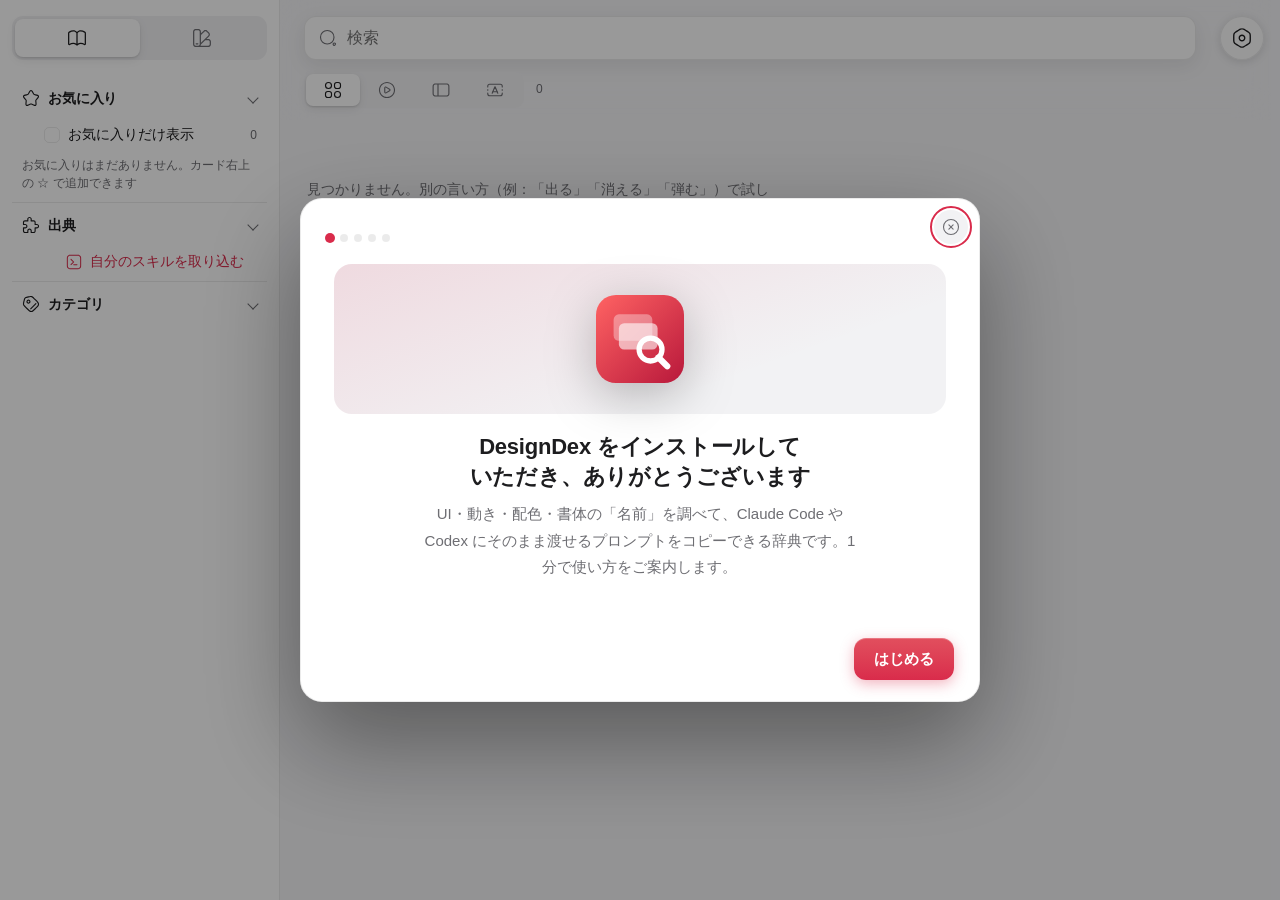
==== commit 821b623a: "標準は「基本」だけを同梱、Cloudflare 用の Google ログイン、詳細ポップアップ・確認ダイアログ・動きの改善 Co-Authored-By: Claude Opus 5.5 <norep" ====
--- a/web/index.html
+++ b/web/index.html
@@ -23,11 +23,11 @@
       <ul class="list" id="fav-list"></ul>
     </details>
     <details class="fold" data-fold="sources" open>
-      <summary><span class="fold-ic" data-icon="source" data-plain></span><span class="fold-t" data-i18n="source"></span><span class="fold-n" id="sources-n"></span></summary>
+      <summary><span class="fold-ic" data-icon="source" data-plain></span><span class="fold-t" data-i18n="source"></span><span class="fold-n" id="sources-n"></span><button class="fold-clear" id="sources-clear" type="button" hidden></button></summary>
       <ul class="list" id="sources"></ul>
     </details>
     <details class="fold" data-fold="cats" open>
-      <summary><span class="fold-ic" data-icon="category" data-plain></span><span class="fold-t" data-i18n="category"></span><span class="fold-n" id="cats-n"></span></summary>
+      <summary><span class="fold-ic" data-icon="category" data-plain></span><span class="fold-t" data-i18n="category"></span><span class="fold-n" id="cats-n"></span><button class="fold-clear" id="cats-clear" type="button" hidden></button></summary>
       <ul class="list" id="cats"></ul>
     </details>
     </div>
@@ -81,6 +81,8 @@
 <button class="icon-btn gear" id="open-settings" data-icon="settings" data-tip="settings"></button>
 <div class="toast" id="toast" role="status"></div>
 <dialog id="guide" class="sheet" data-i18n-label="guide"></dialog>
+<dialog id="detail" class="sheet detail" data-i18n-label="detail"></dialog>
+<dialog id="confirm" class="sheet confirm" role="alertdialog" aria-modal="true"></dialog>
 <dialog id="settings" data-i18n-label="settings">
   <div id="settings-body"></div>
 </dialog>
--- a/web/motion.css
+++ b/web/motion.css
@@ -75,7 +75,7 @@
 @media (hover: hover) {
   .card:hover { transform: translateY(-3px); box-shadow: var(--hairline), 0 14px 34px rgba(0, 0, 0, .18), 0 2px 6px rgba(0, 0, 0, .08); }
 }
-.card.enter { animation: rise var(--t-slow) var(--ease) both; animation-delay: calc(var(--i, 0) * 28ms); }
+.card.enter { animation: rise var(--t-slow) var(--ease) both; animation-delay: var(--d, 0ms); }
 @keyframes rise { from { opacity: 0; transform: translateY(14px) scale(.985); } }
 .card.flash, .pal-card.flash { animation: flash 1.4s var(--ease); }
 
--- a/web/guide.css
+++ b/web/guide.css
@@ -131,3 +131,111 @@
 .set-seg button { white-space: normal; text-align: center; line-height: 1.25; min-height: 40px; padding: 4px 6px; flex-wrap: wrap; row-gap: 2px; }
 .set-row .set-ic { flex: 1 1 200px; }
 .set-foot { padding-top: 12px; }
+
+/* 設定: 文字を途中で折り返さない。入り切らない幅では、選択肢の列ごと名前の下へ回す */
+dialog#settings { width: min(860px, calc(100vw - 32px)); }
+.set-row { flex-wrap: wrap; row-gap: 8px; }
+.set-row .set-ic, :root:not([data-labels="icon"]) .set-row .set-ic { flex: 1 0 auto; }
+.set-row .set-ic .lbl, .set-seg button, .set-open, .set-seg .lbl { white-space: nowrap; }
+.set-seg { flex: 0 0 auto; min-width: 0; grid-auto-columns: minmax(max-content, 1fr); }
+.set-seg button { padding: 0 12px; }
+.set-themes { flex: 0 0 auto; }
+.set-foot { display: flex; justify-content: flex-end; gap: 8px; flex-wrap: wrap; }
+.set-open.danger { color: #d93025; }
+.set-open.danger:hover { background: color-mix(in srgb, #d93025 10%, transparent); }
+
+/* 取り消しの効かない操作の前の確認（設定の上に重ねて出す） */
+dialog.confirm { width: min(440px, calc(100vw - 32px)); min-height: 0; text-align: center; padding: 26px 26px 20px; }
+dialog.confirm .c-icon { width: 48px; height: 48px; margin: 0 auto 12px; border-radius: 50%; display: grid; place-items: center; font-size: 26px; font-weight: 800; color: #fff; background: #d93025; box-shadow: 0 8px 20px color-mix(in srgb, #d93025 35%, transparent); animation: pop 380ms var(--ease-pop); }
+dialog.confirm h2 { font-size: 18px; line-height: 1.4; margin: 0 0 8px; }
+dialog.confirm p { margin: 0; font-size: 14px; line-height: 1.7; color: var(--text-2); }
+dialog.confirm .c-actions { display: grid; grid-template-columns: 1fr 1fr; gap: 10px; margin-top: 20px; }
+dialog.confirm .g-ghost { background: var(--surface-2); color: var(--text); }
+.g-primary.danger { background: linear-gradient(180deg, #e8564d, #d93025); box-shadow: inset 0 1px 0 rgba(255, 255, 255, .22), 0 4px 14px rgba(217, 48, 37, .35); }
+dialog.confirm[open] { animation: confirm-in var(--t-base) var(--ease-pop); }
+@keyframes confirm-in { from { opacity: 0; transform: scale(.92); } }
+
+/* カードの詳細（押したカードの位置から広がり、閉じると戻る） */
+.card { cursor: pointer; }
+.card:focus-visible { outline: 2px solid var(--accent); outline-offset: 2px; }
+dialog.detail { width: min(720px, calc(100vw - 32px)); padding: 18px 22px 20px; text-align: left; }
+dialog.detail[open] { animation: detail-in var(--t-slow) var(--ease); }
+dialog.detail.closing { animation: detail-out var(--t-base) var(--ease) forwards; }
+@keyframes detail-in { from { opacity: 0; transform: translate(var(--from-x, 0), var(--from-y, 0)) scale(.6); } }
+@keyframes detail-out { to { opacity: 0; transform: translate(var(--from-x, 0), var(--from-y, 0)) scale(.6); } }
+.d-top { display: flex; align-items: center; justify-content: space-between; gap: 10px; margin-bottom: 12px; }
+.d-top .badge { font-size: 12px; padding: 3px 10px; }
+.d-top-actions { display: flex; align-items: center; gap: 4px; }
+.detail .d-preview { height: 240px; border-radius: 14px; }
+.detail .d-preview.demo-img { height: 280px; }
+.d-title { font-size: 24px; letter-spacing: -.01em; margin: 16px 0 2px; line-height: 1.3; }
+.d-sub { font-size: 13px; }
+.d-desc { font-size: 15px; line-height: 1.75; margin: 10px 0 8px; }
+.detail .aliases { margin-bottom: 4px; }
+.d-src, .d-prompt { margin-top: 16px; padding: 14px; border-radius: 14px; background: var(--surface-2); }
+.d-label { display: flex; align-items: center; gap: 8px; font-size: 13px; font-weight: 700; margin-bottom: 8px; }
+.d-label .ic { width: 18px; height: 18px; color: var(--accent); }
+.d-ref { font-size: 12px; color: var(--text-2); margin: 0 0 10px; line-height: 1.6; }
+.d-src .src-cmd { background: var(--surface); }
+.d-prompt pre { margin: 0; white-space: pre-wrap; word-break: break-word; font: 12.5px/1.7 var(--mono); color: var(--text); max-height: 220px; overflow: auto; }
+.d-actions { margin-top: 16px; }
+@media (max-width: 760px) { .detail .d-preview { height: 180px; } .d-title { font-size: 20px; } }
+
+.set-account { display: flex; align-items: center; gap: 10px; margin: 0; }
+.set-email { font-size: 13px; color: var(--text-2); white-space: nowrap; }
+
+/* 詳細のプロンプト欄は全体がコピーのボタン */
+button.d-prompt { display: block; width: 100%; text-align: left; border: 0; color: inherit; font: inherit; cursor: pointer; transition: transform var(--t-fast) var(--ease), box-shadow var(--t-base) var(--ease); }
+button.d-prompt:hover { box-shadow: inset 0 0 0 1.5px var(--accent); }
+button.d-prompt .d-label { color: var(--accent); }
+
+/* 閉じる × は、どのポップアップでも右上の同じ位置・同じ形 */
+.x-close { position: absolute; top: 12px; right: 12px; z-index: 2; width: 34px; height: 34px; border: 0; border-radius: 50%; display: grid; place-items: center; cursor: pointer;
+  background: var(--surface-2); color: var(--text-2); transition: transform var(--t-fast) var(--ease), background-color var(--t-base) var(--ease), color var(--t-base) var(--ease); }
+.x-close:hover { background: var(--border); color: var(--text); transform: rotate(90deg); }
+.x-close:active { transform: scale(.9); }
+.x-close .ic { width: 18px; height: 18px; }
+dialog#settings { padding-top: 56px; }
+dialog.sheet { padding-top: 22px; }
+.g-top { padding-right: 44px; }
+.d-top { padding-right: 44px; }
+dialog.confirm { padding-top: 34px; }
+@media (prefers-reduced-motion: reduce) { .x-close:hover { transform: none; } }
+
+/* サイドバー: 区分の見出しはスクロールしても上に残し、選択数の横にその区分だけの「解除」を出す */
+.side .fold > summary { position: sticky; top: -16px; z-index: 2; background: var(--surface); }
+.fold-clear { margin-left: 2px; width: 22px; height: 22px; border: 0; border-radius: 50%; display: grid; place-items: center; cursor: pointer; background: var(--surface-2); color: var(--text-2);
+  animation: chip-in var(--t-base) var(--ease-pop) both; }
+.fold-clear:hover { background: var(--border); color: var(--text); }
+.fold-clear .ic { width: 12px; height: 12px; }
+.list .add-src > button { color: var(--accent); gap: 8px; justify-content: flex-start; }
+.list .add-src > button::before { display: none; }
+.list .add-src .ic { width: 16px; height: 16px; }
+
+/* 選択のピル（選んだ項目まで滑って移る背景） */
+.seg { position: relative; }
+.seg-ind { position: absolute; left: 0; top: 0; transform-origin: 0 0; border-radius: 7px; background: var(--surface); pointer-events: none;
+  box-shadow: 0 1px 2px rgba(0, 0, 0, .12), 0 3px 10px rgba(0, 0, 0, .08); }
+.seg.view .seg-ind { border-radius: 8px; }
+.seg.has-ind > button { position: relative; z-index: 1; }
+.seg.has-ind > button[aria-checked="true"] { background: transparent; box-shadow: none; }
+
+/* 星が飛ぶ・一覧に行が入る・件数が弾む */
+.fly-star { position: fixed; width: 20px; height: 20px; z-index: 1000; pointer-events: none; color: #f5b301; filter: drop-shadow(0 4px 8px rgba(245, 179, 1, .5)); }
+.fly-star .ic { width: 20px; height: 20px; }
+.fly-star .ic path { fill: currentColor; }
+.row-in { animation: row-in 460ms var(--ease-pop) both; }
+.row-in > button { animation: row-flash 1.2s var(--ease) both; }
+@keyframes row-in { from { opacity: 0; transform: translateX(-18px) scale(.96); } }
+@keyframes row-flash { 0%, 30% { background: var(--accent-soft); } 100% { background: transparent; } }
+#count, .fold-n { display: inline-block; }
+
+/* 種類の見出し（まとめて選ぶチェック欄つき） */
+.list .group-toggle { padding: 8px 6px 2px 22px; }
+.list .group-toggle > button { width: auto; gap: 8px; padding: 4px 8px; font-size: 12px; font-weight: 600; color: var(--text-2); justify-content: flex-start; }
+.list .group-toggle > button::before { display: none; }
+.list .group-toggle > button[aria-pressed="true"] { background: none; color: var(--accent); }
+.list .group-toggle .lbl { display: inline !important; }
+.check.mixed { background: var(--accent); border-color: var(--accent); position: relative; }
+.check.mixed svg { opacity: 0; }
+.check.mixed::after { content: ""; position: absolute; left: 3px; right: 3px; top: 50%; height: 2px; margin-top: -1px; border-radius: 1px; background: #fff; }
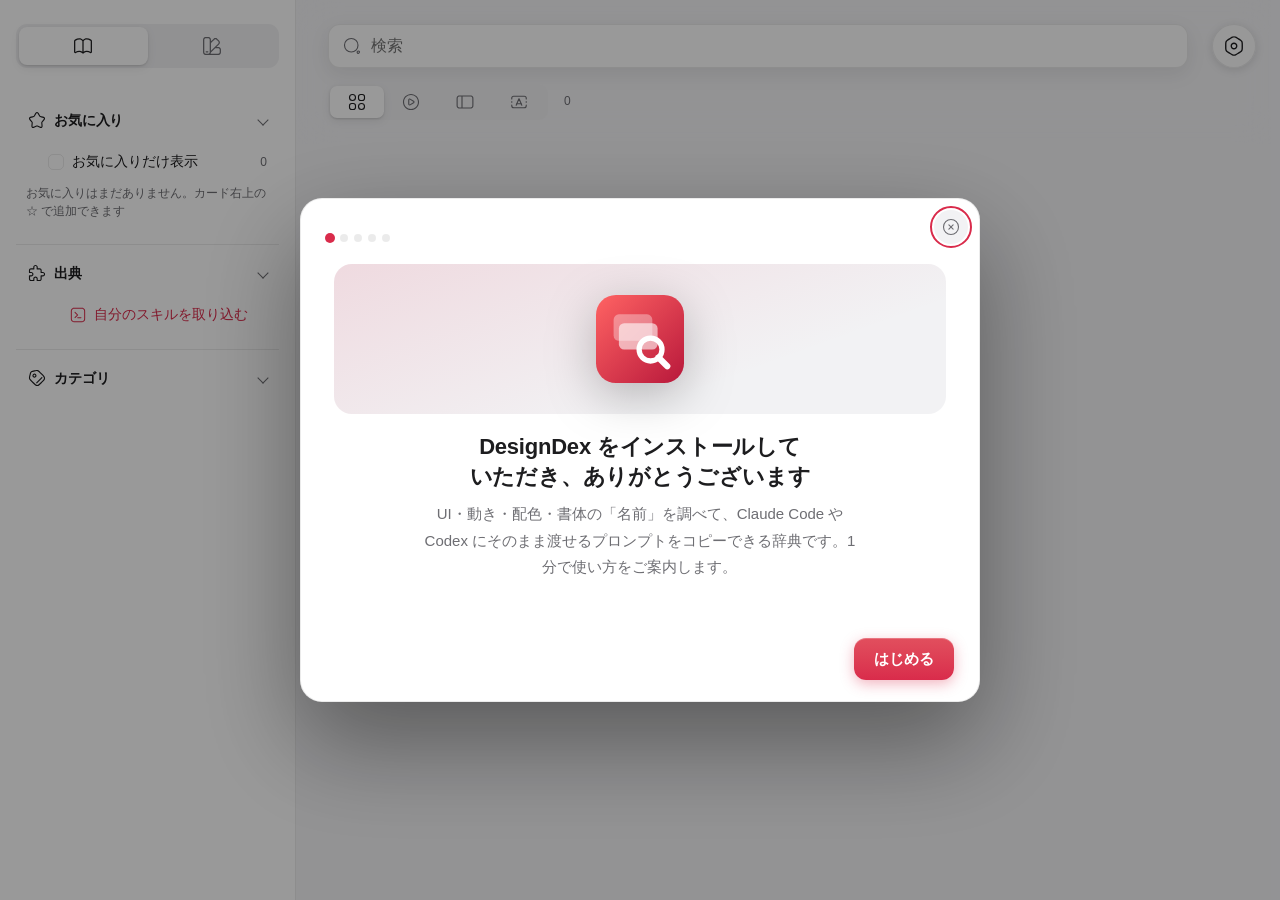
==== commit 01860f35: "feat: spacing system (8pt grid, proximity) and four-row cards" ====
--- a/web/index.html
+++ b/web/index.html
@@ -9,6 +9,7 @@
 <link rel="stylesheet" href="demos.css">
 <link rel="stylesheet" href="motion.css">
 <link rel="stylesheet" href="guide.css">
+<link rel="stylesheet" href="space.css">
 </head>
 <body>
 <div class="app">
--- a/web/space.css
+++ b/web/space.css
@@ -0,0 +1,56 @@
+/* 余白の体系（最後に読み込み、配置の余白はここだけで決める）
+   - 8pt グリッド（Apple HIG Layout・Material 3 Spacing）。値は下の段階からだけ選ぶ
+   - 近接の原則: まとまりの中は狭く、まとまりの間は広く。カードの間（24px）> カードの中の段（16px）> 名前と英名（2px）
+   - 共通領域: 区切り線を増やさず、カード・折りたたみの面で囲ってまとまりを示す
+   - カードは「見本 → 名前 → 説明 → 操作」の4段だけ。言い換え・出典は詳細（カードを押す）で見せる */
+:root {
+  --sp-1: 4px;
+  --sp-2: 8px;
+  --sp-3: 12px;
+  --sp-4: 16px;
+  --sp-5: 24px;
+  --sp-6: 32px;
+  --sp-7: 48px;
+  --edge: var(--sp-5);
+  --side-w: 296px;
+}
+
+/* ---- サイドバー: 行の高さを 36px にそろえ、区分の間を広く取る ---- */
+.app { grid-template-columns: var(--side-w) 1fr; }
+.side { padding: var(--edge) var(--sp-4) var(--sp-7); }
+.seg.view { margin-bottom: var(--sp-5); }
+.fold { padding: var(--sp-2) 0; }
+.fold + .fold { margin-top: var(--sp-2); }
+.fold summary { padding: var(--sp-2) var(--sp-3); min-height: 40px; }
+.fold[open] > summary { margin-bottom: var(--sp-1); }
+.list button { padding: var(--sp-2) var(--sp-3); min-height: 36px; }
+.list .group { padding-top: var(--sp-4); padding-bottom: var(--sp-1); }
+.list .group:first-child { padding-top: var(--sp-1); }
+
+/* ---- 上段: 検索と絞り込みの行の間を空け、一覧との境目に余白を置く ---- */
+.main { padding: var(--edge) var(--sp-6) 80px; }
+.toolbar { margin: calc(var(--edge) * -1) calc(var(--sp-6) * -1) 0; padding: var(--edge) calc(var(--sp-6) + var(--bar-h) + var(--sp-4)) var(--sp-5) var(--sp-6); gap: var(--sp-4); }
+:root:not([data-labels="icon"]) .toolbar { padding-right: calc(var(--sp-6) + var(--bar-h) + var(--sp-4)); }
+.gear { top: var(--edge); right: var(--edge); }
+.scope { gap: var(--sp-4); }
+.chips { gap: var(--sp-2); }
+
+/* ---- 一覧: カードの間 24px（中の段 16px より広く）で、1枚ずつのまとまりに見せる ---- */
+#dict .grid, .pal-grid { grid-template-columns: repeat(auto-fill, minmax(300px, 1fr)); gap: var(--sp-6) var(--sp-5); }
+.src-panel { margin-bottom: var(--sp-5); }
+.card { padding: var(--sp-4) var(--sp-4) var(--sp-3); gap: 0; contain-intrinsic-size: auto 300px; }
+.card .card-top { margin-bottom: var(--sp-4); }
+.card header { gap: var(--sp-2); }
+.card h3 { font-size: 17px; letter-spacing: -.01em; }
+.card .en { margin-top: 2px; }
+.card .desc { margin-top: var(--sp-2); color: var(--text-2); display: -webkit-box; -webkit-box-orient: vertical; -webkit-line-clamp: 2; line-clamp: 2; overflow: hidden; }
+.card .actions { padding-top: var(--sp-4); }
+
+@media (max-width: 760px) {
+  :root { --edge: var(--sp-4); }
+  .app { grid-template-columns: 1fr; }
+  .side { padding: var(--edge) calc(var(--edge) + var(--bar-h) + var(--sp-2)) var(--sp-4) var(--edge); }
+  .main { padding: var(--edge) var(--edge) 64px; }
+  .toolbar, :root:not([data-labels="icon"]) .toolbar { margin: calc(var(--edge) * -1) calc(var(--edge) * -1) 0; padding: var(--edge) calc(var(--edge) + var(--bar-h) + var(--sp-2)) var(--edge) var(--edge); }
+  #dict .grid, .pal-grid { gap: var(--sp-4); }
+}
